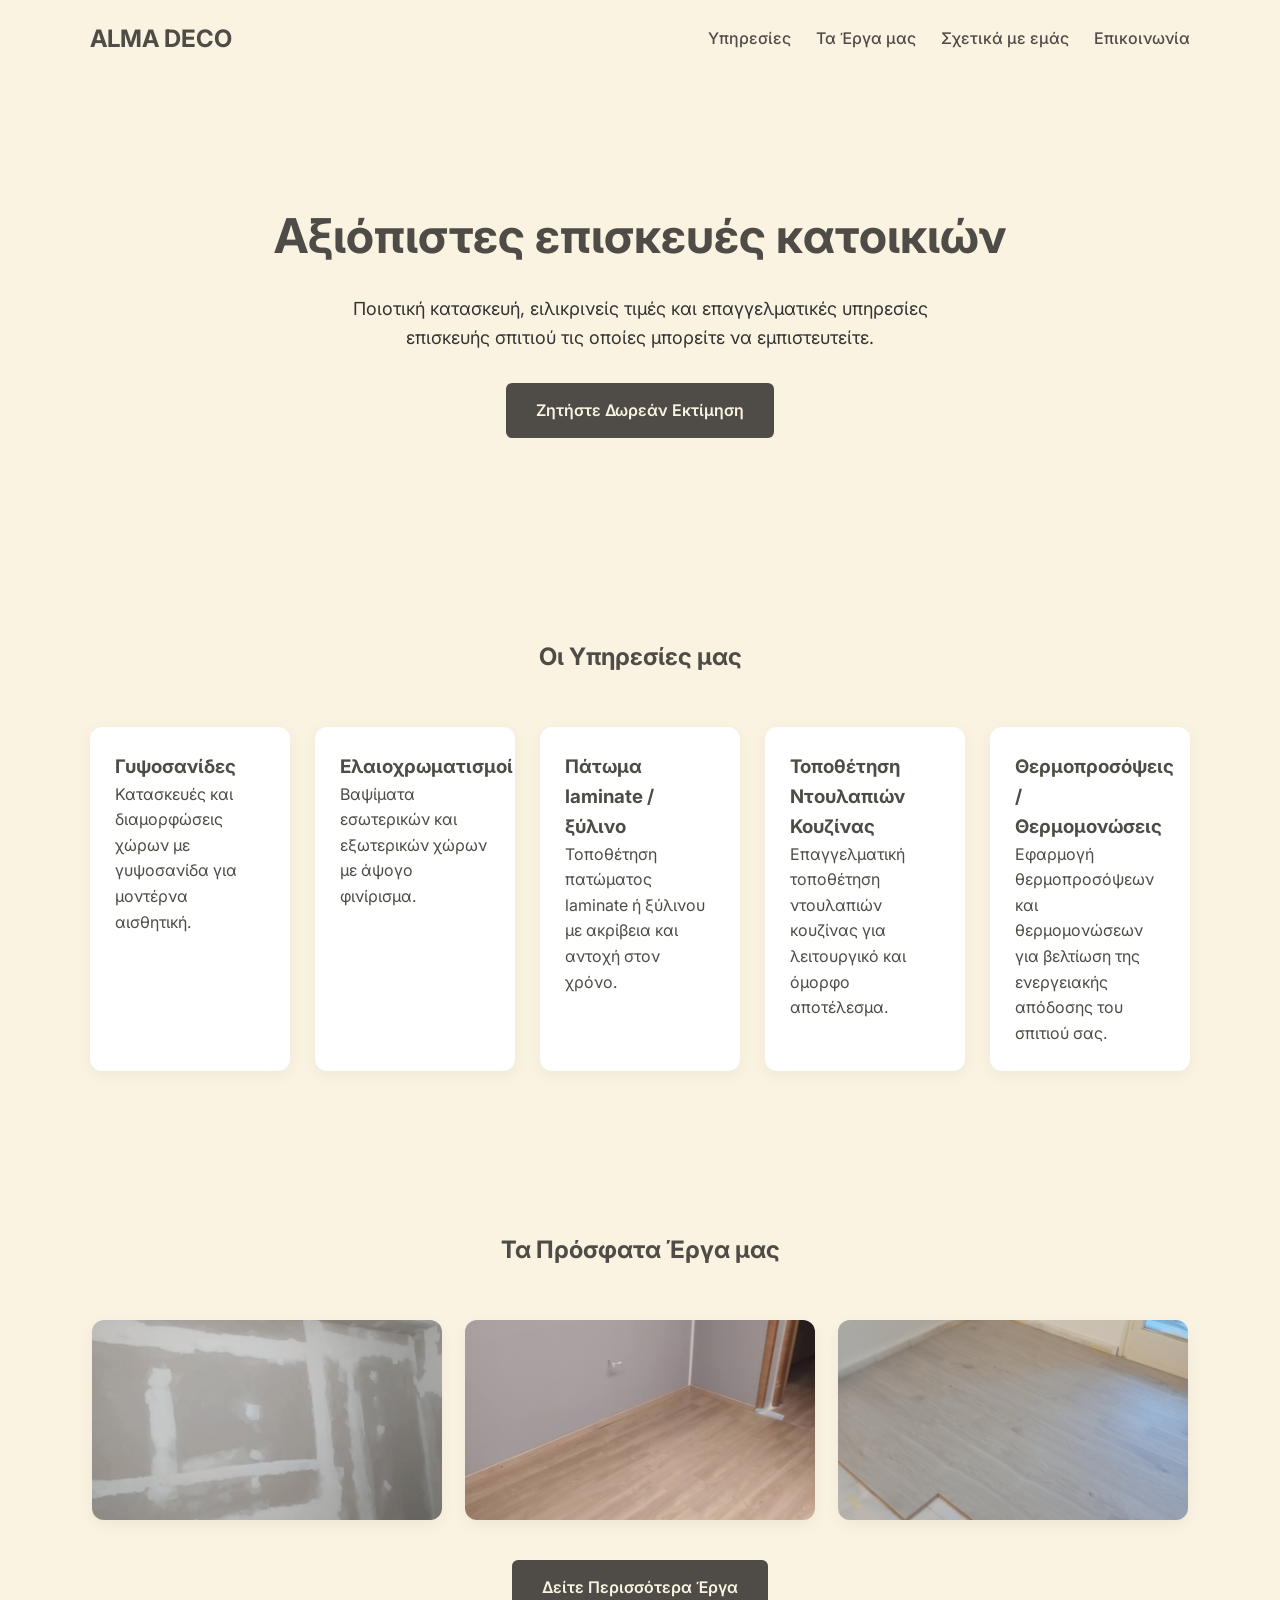
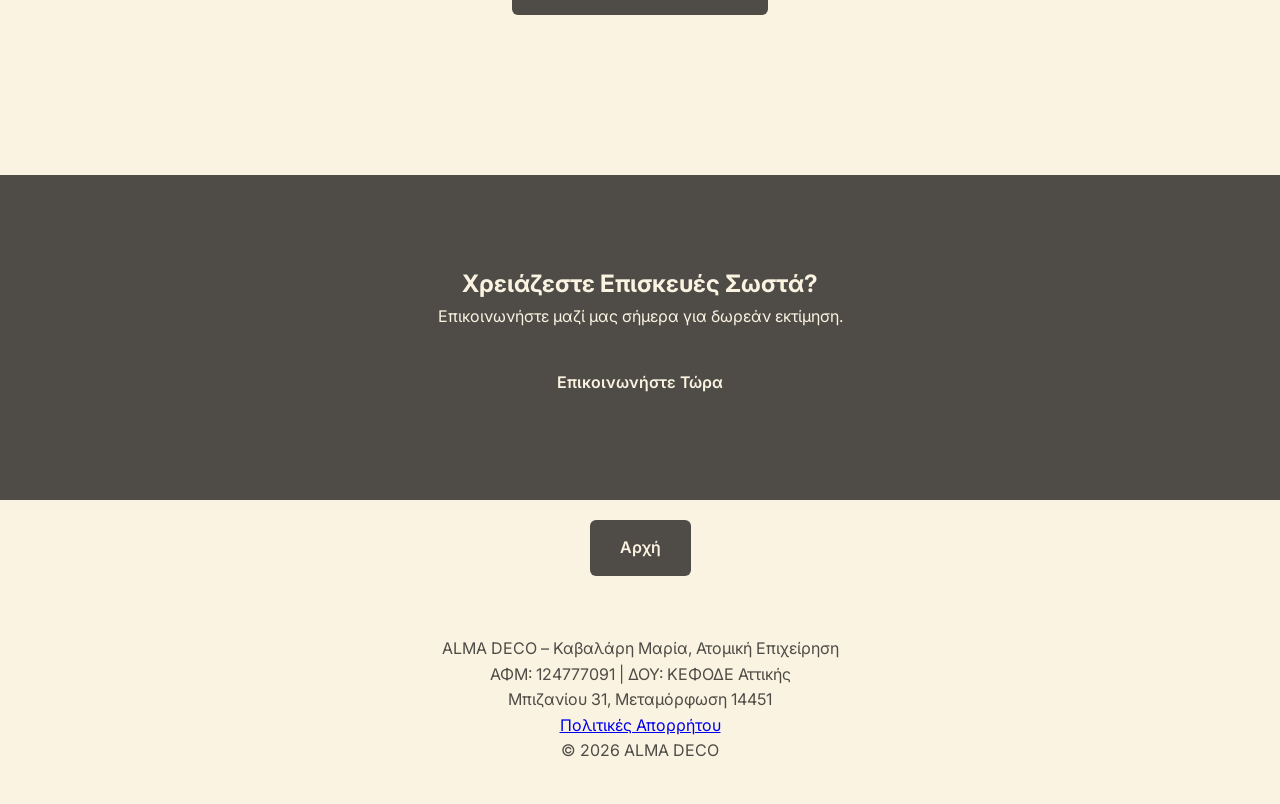
==== public/index.html @ 54f91539 "base first complete commit" ====
<!doctype html>
<html lang="el">
  <head>
    <meta charset="UTF-8" />
    <meta name="viewport" content="width=device-width, initial-scale=1.0" />
    <title>Επισκευές Κατοικιών | ALMA DECO</title>

    <!-- Favicon -->
    <link rel="icon" href="favicon.png" />

    <!-- Fonts -->
    <link
      href="https://fonts.googleapis.com/css2?family=Inter:wght@300;400;600;700&display=swap"
      rel="stylesheet"
    />
    <link rel="stylesheet" href="assets/css/style.css" />
  </head>

  <body>
    <nav>
      <div class="container nav-content">
        <a href="index.html">
          <h2>ALMA DECO</h2>
        </a>

        <ul>
          <li><a href="#services">Υπηρεσίες</a></li>
          <li><a href="#work">Τα Έργα μας</a></li>
          <li><a href="about.html">Σχετικά με εμάς</a></li>
          <li><a href="contact.html">Επικοινωνία</a></li>
        </ul>
      </div>
    </nav>

    <section class="hero" id="hero">
      <div class="container">
        <h1>Αξιόπιστες επισκευές κατοικιών</h1>
        <p>
          Ποιοτική κατασκευή, ειλικρινείς τιμές και επαγγελματικές υπηρεσίες
          επισκευής σπιτιού τις οποίες μπορείτε να εμπιστευτείτε.
        </p>

        <a href="contact.html" class="btn">Ζητήστε Δωρεάν Εκτίμηση</a>
      </div>
    </section>

    <section class="services" id="services">
      <div class="container">
        <h2>Οι Υπηρεσίες μας</h2>

        <div class="service-grid">
          <div class="service-card">
            <h3>Γυψοσανίδες</h3>
            <p>Κατασκευές και διαμορφώσεις χώρων με γυψοσανίδα για μοντέρνα αισθητική. </p>
          </div>

          <div class="service-card">
            <h3>Ελαιοχρωματισμοί</h3>
            <p>Βαψίματα εσωτερικών και εξωτερικών χώρων με άψογο φινίρισμα.</p>
          </div>

          <div class="service-card">
            <h3>Πάτωμα laminate / ξύλινο</h3>
            <p>Τοποθέτηση πατώματος laminate ή ξύλινου με ακρίβεια και αντοχή στον χρόνο.</p>
          </div>

          <div class="service-card">
            <h3>Τοποθέτηση Ντουλαπιών Κουζίνας</h3>
            <p>Επαγγελματική τοποθέτηση ντουλαπιών κουζίνας για λειτουργικό και όμορφο αποτέλεσμα.</p>
          </div>

          <div class="service-card">
            <h3>Θερμοπροσόψεις / Θερμομονώσεις</h3>
            <p>Εφαρμογή θερμοπροσόψεων και θερμομονώσεων για βελτίωση της ενεργειακής απόδοσης του σπιτιού σας.</p>
          </div>
      </div>
    </section>

    <section class="work-preview" id="work">
      <div class="container">
        <h2>Τα Πρόσφατα Έργα μας</h2>

        <!--TODO-->
        <div class="work-grid">
          <img src="assets/images/gallery/sample1.jpg" alt="Άβαφη γυψοσανίδα με ορατές κολλημένες με ταινία και λασπωμένες ραφές σε εξέλιξη κάτω από το φωτιστικό οροφής. Ένα λευκό ράφι εκτείνεται κατά μήκος του πάνω μέρους του τοίχου." />
          <img src="assets/images/gallery/sample2.jpg" alt="Κενό δωμάτιο με ανοιχτόχρωμο ξύλινο δάπεδο, απλούς ανοιχτόχρωμους γκρι τοίχους και μια πρίζα ορατή στον τοίχο. Η πόρτα με το εκτεθειμένο πλαίσιο είναι μερικώς ορατή στα δεξιά.   " />
          <img src="assets/images/gallery/sample3.jpg" alt="Μερικώς τοποθετημένο δάπεδο laminate σε ένα δωμάτιο, με ορισμένα πάνελ που δεν έχουν ακόμη τοποθετηθεί, που δείχνει τη μετάβαση από λευκά πλακάκια σε laminate με όψη ξύλου." />
        </div>

        <!-- Button to work.html -->
        <div style="text-align: center; margin-top: 40px">
          <a href="work.html" class="btn">Δείτε Περισσότερα Έργα</a>
        </div>
      </div>
    </section>

    <section class="cta">
      <h2>Χρειάζεστε Επισκευές Σωστά?</h2>
      <p>Επικοινωνήστε μαζί μας σήμερα για δωρεάν εκτίμηση.</p>
      <br />
      <a href="contact.html" class="btn">Επικοινωνήστε Τώρα</a>
    </section>

    <div style="text-align: center; padding: 20px">
      <a href="#hero" class="btn">Αρχή</a>
    </div>

    <!-- Footer -->
    <footer>
      <div class="container">
        <p>ALMA DECO – Καβαλάρη Μαρία, Ατομική Επιχείρηση</p>
        <p>ΑΦΜ: 124777091 | ΔΟΥ: ΚΕΦΟΔΕ Αττικής</p>
        <p>Μπιζανίου 31, Μεταμόρφωση 14451</p>
        <p><a href="privacy.html">Πολιτικές Απορρήτου</a></p>
        <p>© 2026 ALMA DECO</p>
      </div>
    </footer>
  </body>
</html>
---- public/assets/css/style.css ----
/* =============================
   ROOT VARIABLES
============================= */

:root {
    --primary: #FAF3E1;
    --secondary: #4F4C47;
    --dark-text: #333333;
}

/* =============================
   GLOBAL RESET
============================= */

* {
    margin: 0;
    padding: 0;
    box-sizing: border-box;
}

html {
    scroll-behavior: smooth;
}

body {
    font-family: 'Inter', sans-serif;
    background: var(--primary);
    color: var(--secondary);
    line-height: 1.6;
}

/* =============================
   CONTAINER
============================= */

.container {
    width: 90%;
    max-width: 1100px;
    margin: auto;
}

/* =============================
   NAVIGATION
============================= */

nav {
    padding: 20px 0;
}

nav .nav-content {
    display: flex;
    justify-content: space-between;
    align-items: center;
}

nav ul {
    list-style: none;
    display: flex;
    gap: 25px;
}

nav a {
    text-decoration: none;
    color: var(--secondary);
    font-weight: 500;
}

/* =============================
   HERO SECTION
============================= */

.hero {
    padding: 120px 0;
    text-align: center;
}

.hero h1 {
    font-size: 48px;
    margin-bottom: 20px;
}

.hero p {
    font-size: 18px;
    max-width: 600px;
    margin: auto;
    margin-bottom: 30px;
    color: var(--dark-text);
}

/* =============================
   BUTTONS
============================= */

.btn {
    background: var(--secondary);
    color: var(--primary);
    padding: 15px 30px;
    border-radius: 6px;
    text-decoration: none;
    display: inline-block;
    font-weight: 600;
}

/* =============================
   SECTIONS
============================= */

.section {
    padding: 80px 0;
}

.section h1,
.section h2 {
    text-align: center;
    margin-bottom: 50px;
}

/* =============================
   SERVICES
============================= */

.services {
    padding: 80px 0;
}

.services h2 {
    text-align: center;
    margin-bottom: 50px;
}

.service-grid {
    display: grid;
    grid-template-columns: repeat(auto-fit, minmax(200px, 1fr));
    gap: 25px;
}

.service-card {
    background: white;
    padding: 25px;
    border-radius: 12px;
    box-shadow: 0 4px 15px rgba(0,0,0,0.05);
}

/* =============================
   WORK / GALLERY
============================= */

.work-preview {
    padding: 80px 0;
}

.work-preview h2 {
    text-align: center;
    margin-bottom: 50px;
}

.work-grid {
    display: grid;
    grid-template-columns: repeat(auto-fit, minmax(250px, 1fr));
    gap: 20px;
}

.work-grid img {
    width: 100%;
    height: 220px;
    object-fit: cover;
    border-radius: 12px;
    box-shadow: 0 5px 15px rgba(0,0,0,0.05);
}

/* Before / After Cards */

.before-after-grid {
    display: grid;
    grid-template-columns: repeat(auto-fit, minmax(300px, 1fr));
    gap: 40px;
}

.project-card {
    background: white;
    padding: 20px;
    border-radius: 14px;
    box-shadow: 0 5px 20px rgba(0,0,0,0.05);
}

.project-card img {
    width: 100%;
    border-radius: 10px;
}

.project-card h3 {
    margin: 15px 0 10px;
}

/* =============================
   CONTACT PAGE
============================= */

.contact-section {
    padding: 80px 0;
}

.contact-grid {
    display: grid;
    grid-template-columns: 1fr 1fr;
    gap: 60px;
}

form {
    display: flex;
    flex-direction: column;
    gap: 15px;
}

input,
textarea {
    width: 100%;
    padding: 15px;
    border-radius: 8px;
    border: 1px solid #ddd;
    font-family: inherit;
}

textarea {
    height: 160px;
    resize: none;
}

button {
    background: var(--secondary);
    color: var(--primary);
    border: none;
    padding: 15px;
    border-radius: 8px;
    font-weight: 600;
    cursor: pointer;
}

/* Info Box */

.info-box {
    background: white;
    padding: 30px;
    border-radius: 12px;
    box-shadow: 0 5px 20px rgba(0,0,0,0.05);
    align-self: start; /* prevents stretching in the grid */
}

/* =============================
   ABOUT PAGE
============================= */

.about-hero {
    padding: 80px 0;
    text-align: center;
}

.about-hero h1 {
    font-size: 48px;
    margin-bottom: 20px;
}

.about-hero p {
    max-width: 700px;
    margin: auto;
    color: var(--dark-text);
}

.about-grid {
    display: grid;
    grid-template-columns: 1fr 1fr;
    gap: 60px;
    padding: 80px 0;
    align-items: center;
}

.about-grid img {
    width: 100%;
    border-radius: 12px;
}

.card-section {
    padding: 80px 0;
}

.card-grid {
    display: grid;
    grid-template-columns: repeat(auto-fit, minmax(250px, 1fr));
    gap: 25px;
}

.card {
    background: white;
    padding: 30px;
    border-radius: 12px;
    box-shadow: 0 5px 20px rgba(0,0,0,0.05);
}

/* =============================
   CTA SECTION
============================= */

.cta {
    background: var(--secondary);
    color: var(--primary);
    text-align: center;
    padding: 90px 20px;
    margin-top: 80px;
}

/* =============================
   FOOTER
============================= */

footer {
    text-align: center;
    padding: 40px;
    color: var(--secondary);
}

/* =============================
   RESPONSIVE DESIGN
============================= */

@media(max-width:768px) {

    .hero h1 {
        font-size: 36px;
    }

    .contact-grid,
    .about-grid {
        grid-template-columns: 1fr;
    }

    h1 {
        font-size: 32px;
    }
}

/* Accessibility focus */

button:focus,
a:focus,
input:focus 
textarea:focus {
    outline: 3px solid blue;
}

.checkbox-group {
    display: flex;
    align-items: center;
    gap: 8px;
}

.checkbox-group input {
    width: auto; /* prevents full width */
}

.form-group {
    display: flex;
    flex-direction: column;
    gap: 6px;
}

label {
    font-size: 14px;
    font-weight: 600;
    color: var(--secondary);
}

.visually-hidden {
    position: absolute;
    width: 1px;
    height: 1px;
    margin: -1px;
    padding: 0;
    overflow: hidden;
    clip: rect(0 0 0 0);
    border: 0;
}

.gallery-grid {
    display: grid;
    grid-template-columns: repeat(auto-fit, minmax(250px, 1fr));
    gap: 20px;
}

.gallery-grid img {
    width: 100%;
    height: 220px;
    object-fit: cover;
    border-radius: 12px;
    box-shadow: 0 5px 15px rgba(0,0,0,0.05);
}   

.work-grid img {
    width: 100%;
    max-width: 350px;        /* prevents overly large images */
    height: 200px;           /* slightly smaller height */
    object-fit: cover;
    border-radius: 12px;
    box-shadow: 0 5px 15px rgba(0,0,0,0.05);
    display: block;
    margin: 0 auto;          /* center images inside grid cell */
}

.error-message {
  color: red;
  font-size: 0.9rem;
  margin-top: 5px;
}

.input-error {
  border: 2px solid red !important;
}

.input-valid {
  border: 2px solid green !important;
}

/* Improve focus visibility */
input:focus,
textarea:focus {
  outline: 3px solid #000;
  outline-offset: 2px;
}
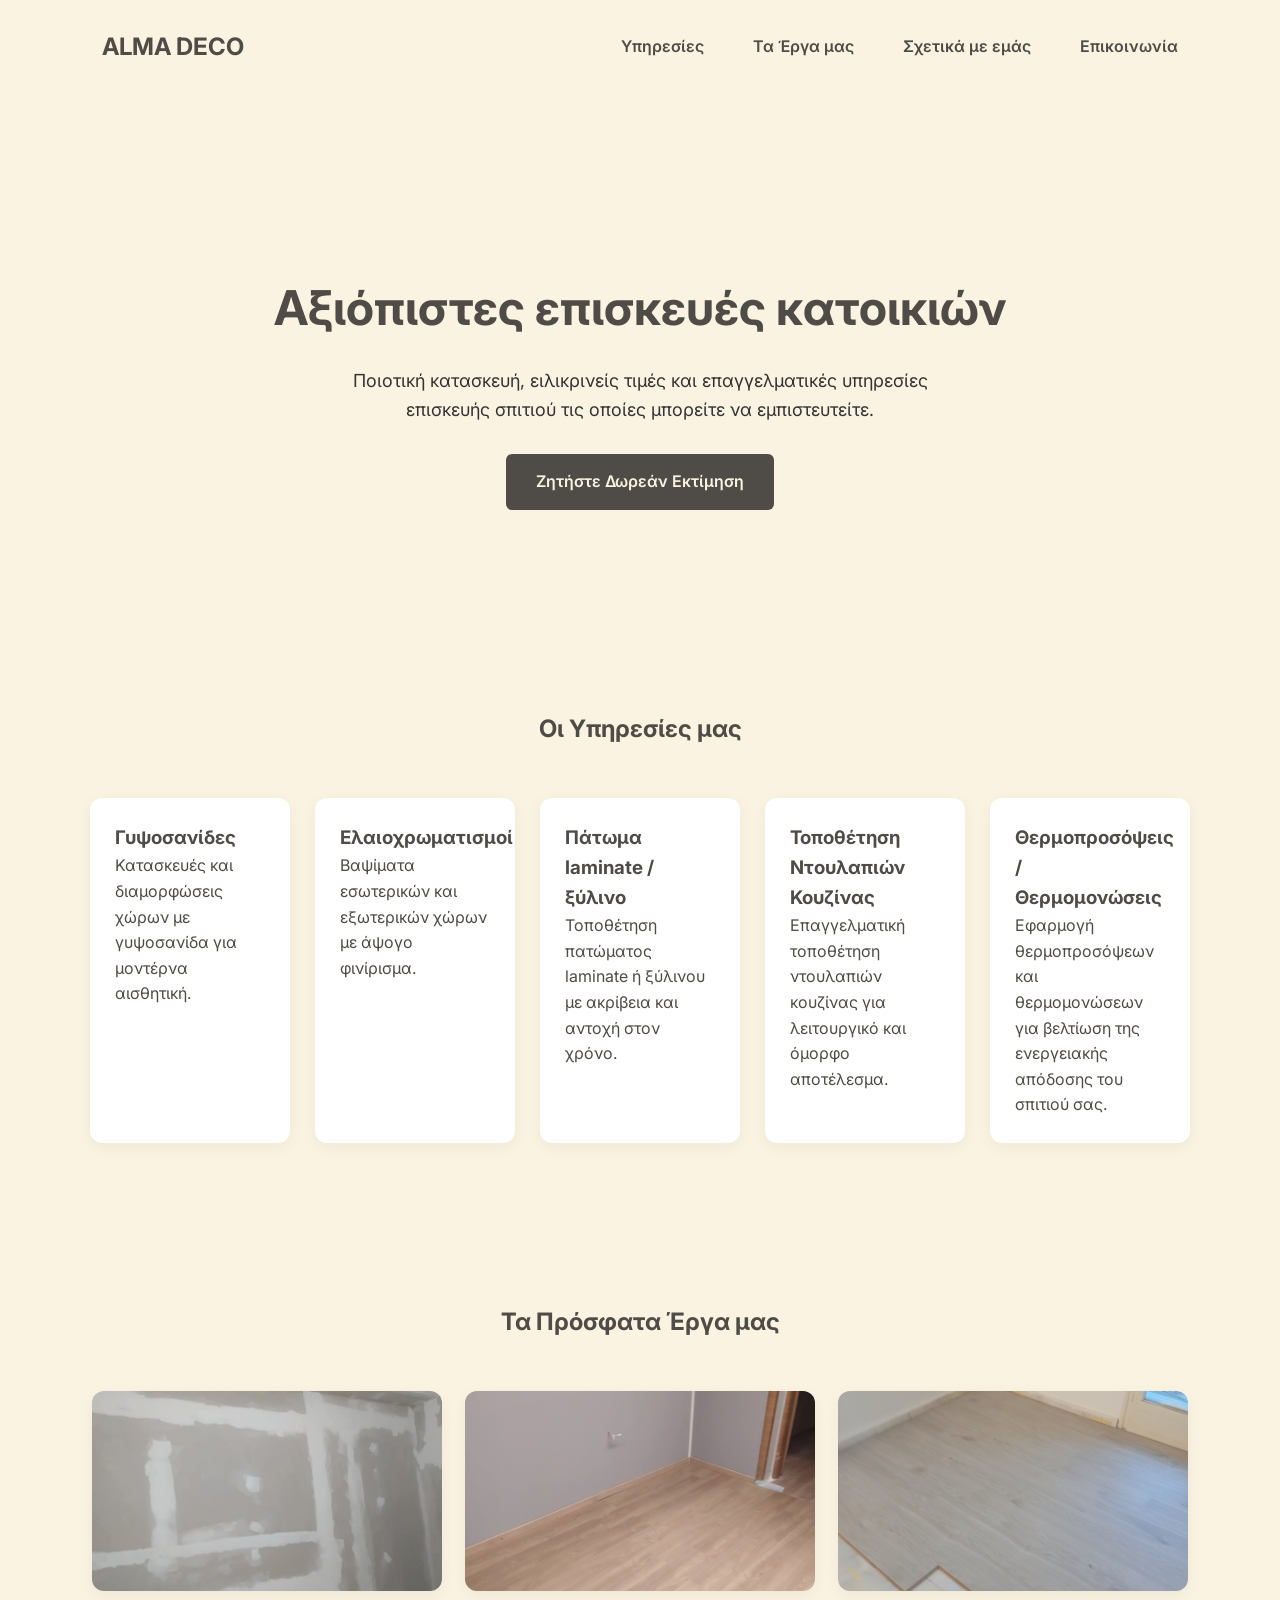
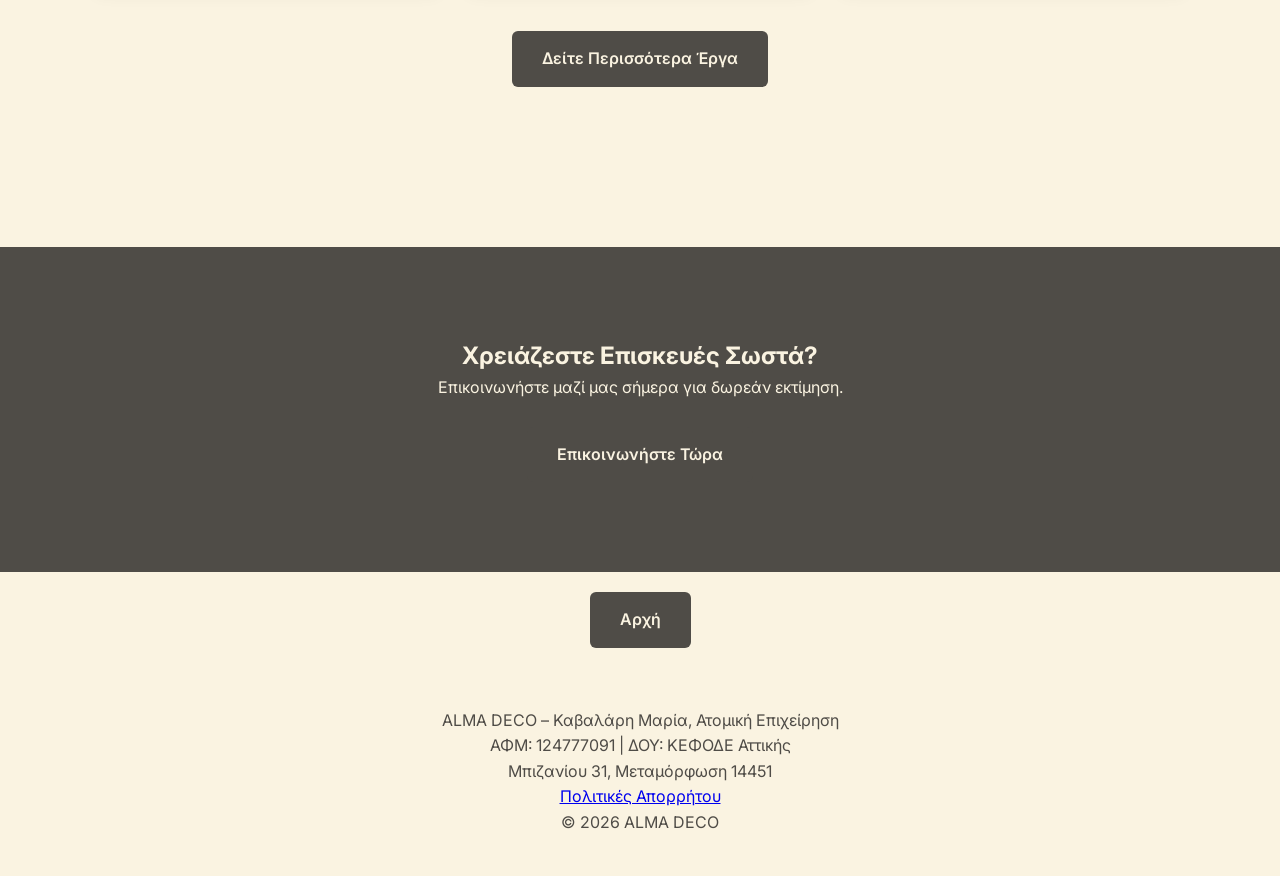
==== commit c9c14634: "nav bar scroll update" ====
--- a/public/index.html
+++ b/public/index.html
@@ -115,5 +115,6 @@
         <p>© 2026 ALMA DECO</p>
       </div>
     </footer>
+    <script src="assets/js/navbar.js"></script>
   </body>
 </html>
--- a/public/assets/css/style.css
+++ b/public/assets/css/style.css
@@ -27,6 +27,7 @@
     background: var(--primary);
     color: var(--secondary);
     line-height: 1.6;
+    padding-top: 150px; /* adjust if your nav is taller */
 }
 
 /* =============================
@@ -45,6 +46,18 @@
 
 nav {
     padding: 20px 0;
+    background: var(--primary);
+    position: fixed;        /* change from sticky */
+    top: 0;
+    left: 0;
+    width: 100%;
+    z-index: 1000;
+    transition: transform 0.3s ease;
+}
+
+/* Hide state */
+nav.nav-hidden {
+    transform: translateY(-100%);
 }
 
 nav .nav-content {
@@ -62,9 +75,16 @@
 nav a {
     text-decoration: none;
     color: var(--secondary);
-    font-weight: 500;
-}
-
+    font-weight: 600;
+    padding: 8px 12px;
+    border-radius: 6px;
+    transition: 0.2s ease;
+}
+
+nav a:hover {
+    background: var(--secondary);
+    color: var(--primary);
+}
 /* =============================
    HERO SECTION
 ============================= */
@@ -324,8 +344,33 @@
 
 @media(max-width:768px) {
 
+    nav {
+        padding: 12px 0;
+    }
+
+    nav .nav-content {
+        flex-direction: column;
+        align-items: stretch;
+        gap: 8px;
+    }
+
+    nav ul {
+        flex-direction: column;
+        gap: 6px;
+        width: 100%;
+    }
+
+    nav a {
+        display: block;
+        width: 100%;
+        padding: 10px;
+        font-size: 14px;
+        background: transparent;
+        box-shadow: none;
+    }
+
     .hero h1 {
-        font-size: 36px;
+        font-size: 34px;
     }
 
     .contact-grid,
@@ -334,7 +379,7 @@
     }
 
     h1 {
-        font-size: 32px;
+        font-size: 28px;
     }
 }
 
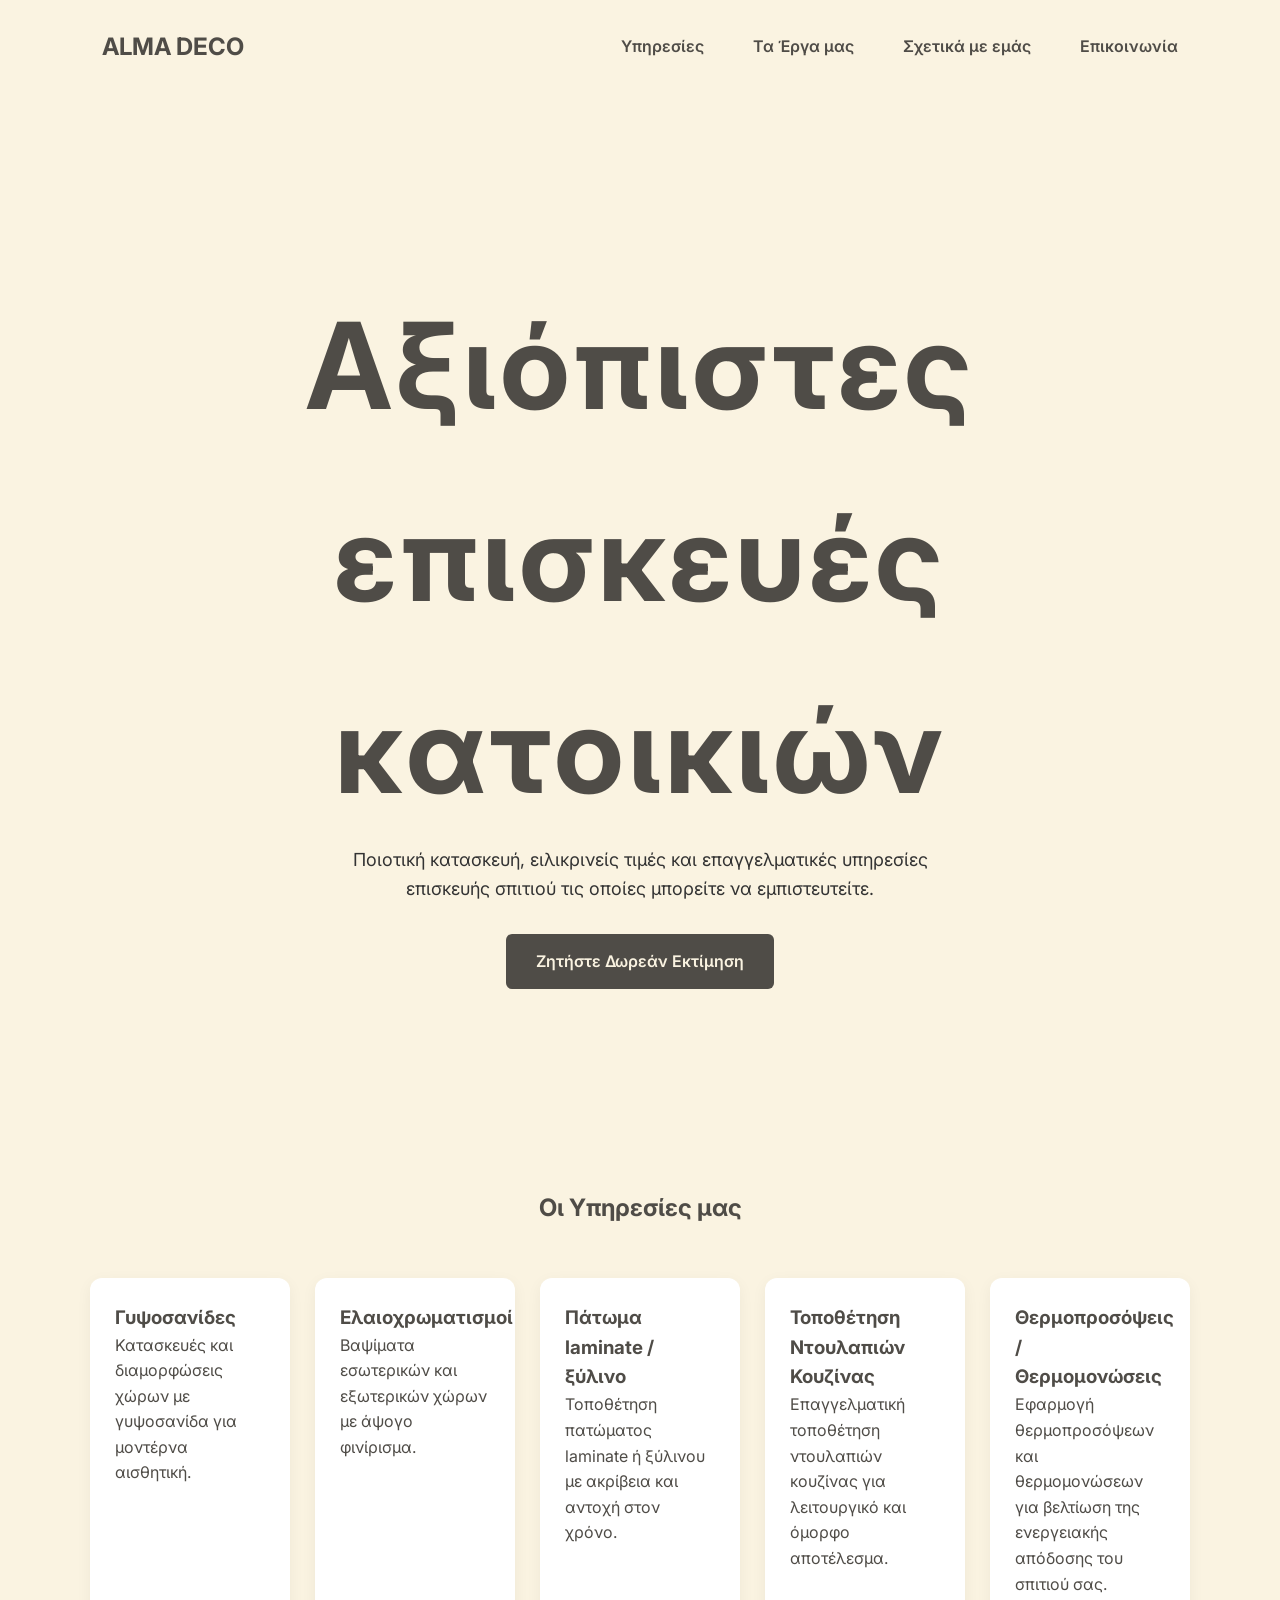
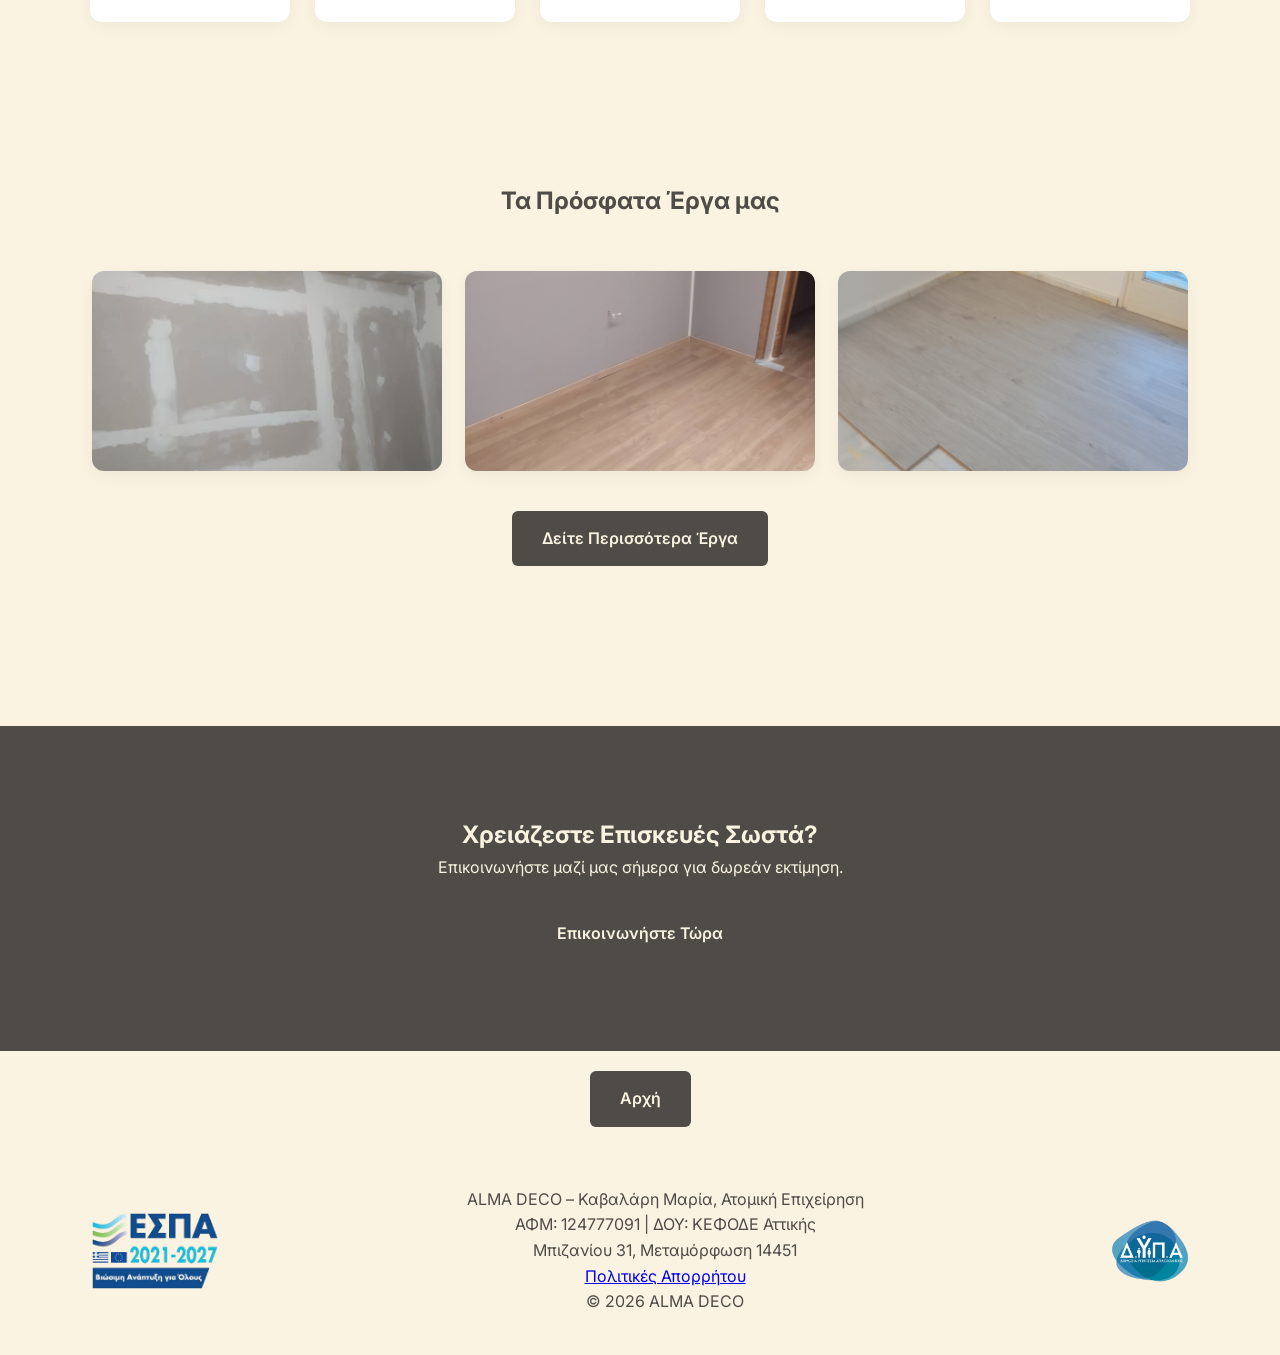
==== commit e9e0ad10: "dypa and espa icons added and custom 404 page" ====
--- a/public/index.html
+++ b/public/index.html
@@ -16,8 +16,8 @@
     <link rel="stylesheet" href="assets/css/style.css" />
   </head>
 
-  <body>
-    <nav>
+  <body id="top">
+    <nav >
       <div class="container nav-content">
         <a href="index.html">
           <h2>ALMA DECO</h2>
@@ -32,7 +32,7 @@
       </div>
     </nav>
 
-    <section class="hero" id="hero">
+    <section class="hero">
       <div class="container">
         <h1>Αξιόπιστες επισκευές κατοικιών</h1>
         <p>
@@ -80,7 +80,7 @@
       <div class="container">
         <h2>Τα Πρόσφατα Έργα μας</h2>
 
-        <!--TODO-->
+        
         <div class="work-grid">
           <img src="assets/images/gallery/sample1.jpg" alt="Άβαφη γυψοσανίδα με ορατές κολλημένες με ταινία και λασπωμένες ραφές σε εξέλιξη κάτω από το φωτιστικό οροφής. Ένα λευκό ράφι εκτείνεται κατά μήκος του πάνω μέρους του τοίχου." />
           <img src="assets/images/gallery/sample2.jpg" alt="Κενό δωμάτιο με ανοιχτόχρωμο ξύλινο δάπεδο, απλούς ανοιχτόχρωμους γκρι τοίχους και μια πρίζα ορατή στον τοίχο. Η πόρτα με το εκτεθειμένο πλαίσιο είναι μερικώς ορατή στα δεξιά.   " />
@@ -102,19 +102,31 @@
     </section>
 
     <div style="text-align: center; padding: 20px">
-      <a href="#hero" class="btn">Αρχή</a>
+      <a href="#top" class="btn">Αρχή</a>
     </div>
 
     <!-- Footer -->
     <footer>
-      <div class="container">
-        <p>ALMA DECO – Καβαλάρη Μαρία, Ατομική Επιχείρηση</p>
-        <p>ΑΦΜ: 124777091 | ΔΟΥ: ΚΕΦΟΔΕ Αττικής</p>
-        <p>Μπιζανίου 31, Μεταμόρφωση 14451</p>
-        <p><a href="privacy.html">Πολιτικές Απορρήτου</a></p>
-        <p>© 2026 ALMA DECO</p>
-      </div>
-    </footer>
+  <div class="footer-wrapper container">
+    
+    <div class="sponsor sponsor-left">
+      <img src="assets/icons/espa.png" alt="ΕΣΠΑ (Εταιρικό Σύμφωνο για το Πλαίσιο Ανάπτυξης)">
+    </div>
+    
+    <div class="footer-content">
+      <p>ALMA DECO – Καβαλάρη Μαρία, Ατομική Επιχείρηση</p>
+      <p>ΑΦΜ: 124777091 | ΔΟΥ: ΚΕΦΟΔΕ Αττικής</p>
+      <p>Μπιζανίου 31, Μεταμόρφωση 14451</p>
+      <p><a href="privacy.html">Πολιτικές Απορρήτου</a></p>
+      <p>© 2026 ALMA DECO</p>
+    </div>
+    
+    <div class="sponsor sponsor-right">
+      <img src="assets/icons/dypa.png" alt="Δ.ΥΠ.Α. (Δημόσια Υπηρεσία Απασχόλησης)">
+    </div>
+
+  </div>
+</footer>
     <script src="assets/js/navbar.js"></script>
   </body>
 </html>
--- a/public/assets/css/style.css
+++ b/public/assets/css/style.css
@@ -95,8 +95,9 @@
 }
 
 .hero h1 {
-    font-size: 48px;
-    margin-bottom: 20px;
+    font-size: 120px;
+    font-weight: 700;
+    letter-spacing: 4px;
 }
 
 .hero p {
@@ -333,11 +334,27 @@
 ============================= */
 
 footer {
-    text-align: center;
-    padding: 40px;
+    padding: 40px 0;
     color: var(--secondary);
 }
 
+.footer-wrapper {
+    display: flex;
+    align-items: center;
+    justify-content: space-between;
+    gap: 20px;
+}
+
+.footer-content {
+    text-align: center;
+    flex: 1;
+}
+
+.sponsor img {
+    max-height: 80px;
+    width: auto;
+    display: block;
+}
 /* =============================
    RESPONSIVE DESIGN
 ============================= */
@@ -381,6 +398,15 @@
     h1 {
         font-size: 28px;
     }
+    .footer-wrapper {
+    flex-direction: column;
+    text-align: center;
+}
+
+.sponsor img {
+    max-height: 60px;
+    margin: 10px auto;
+}
 }
 
 /* Accessibility focus */
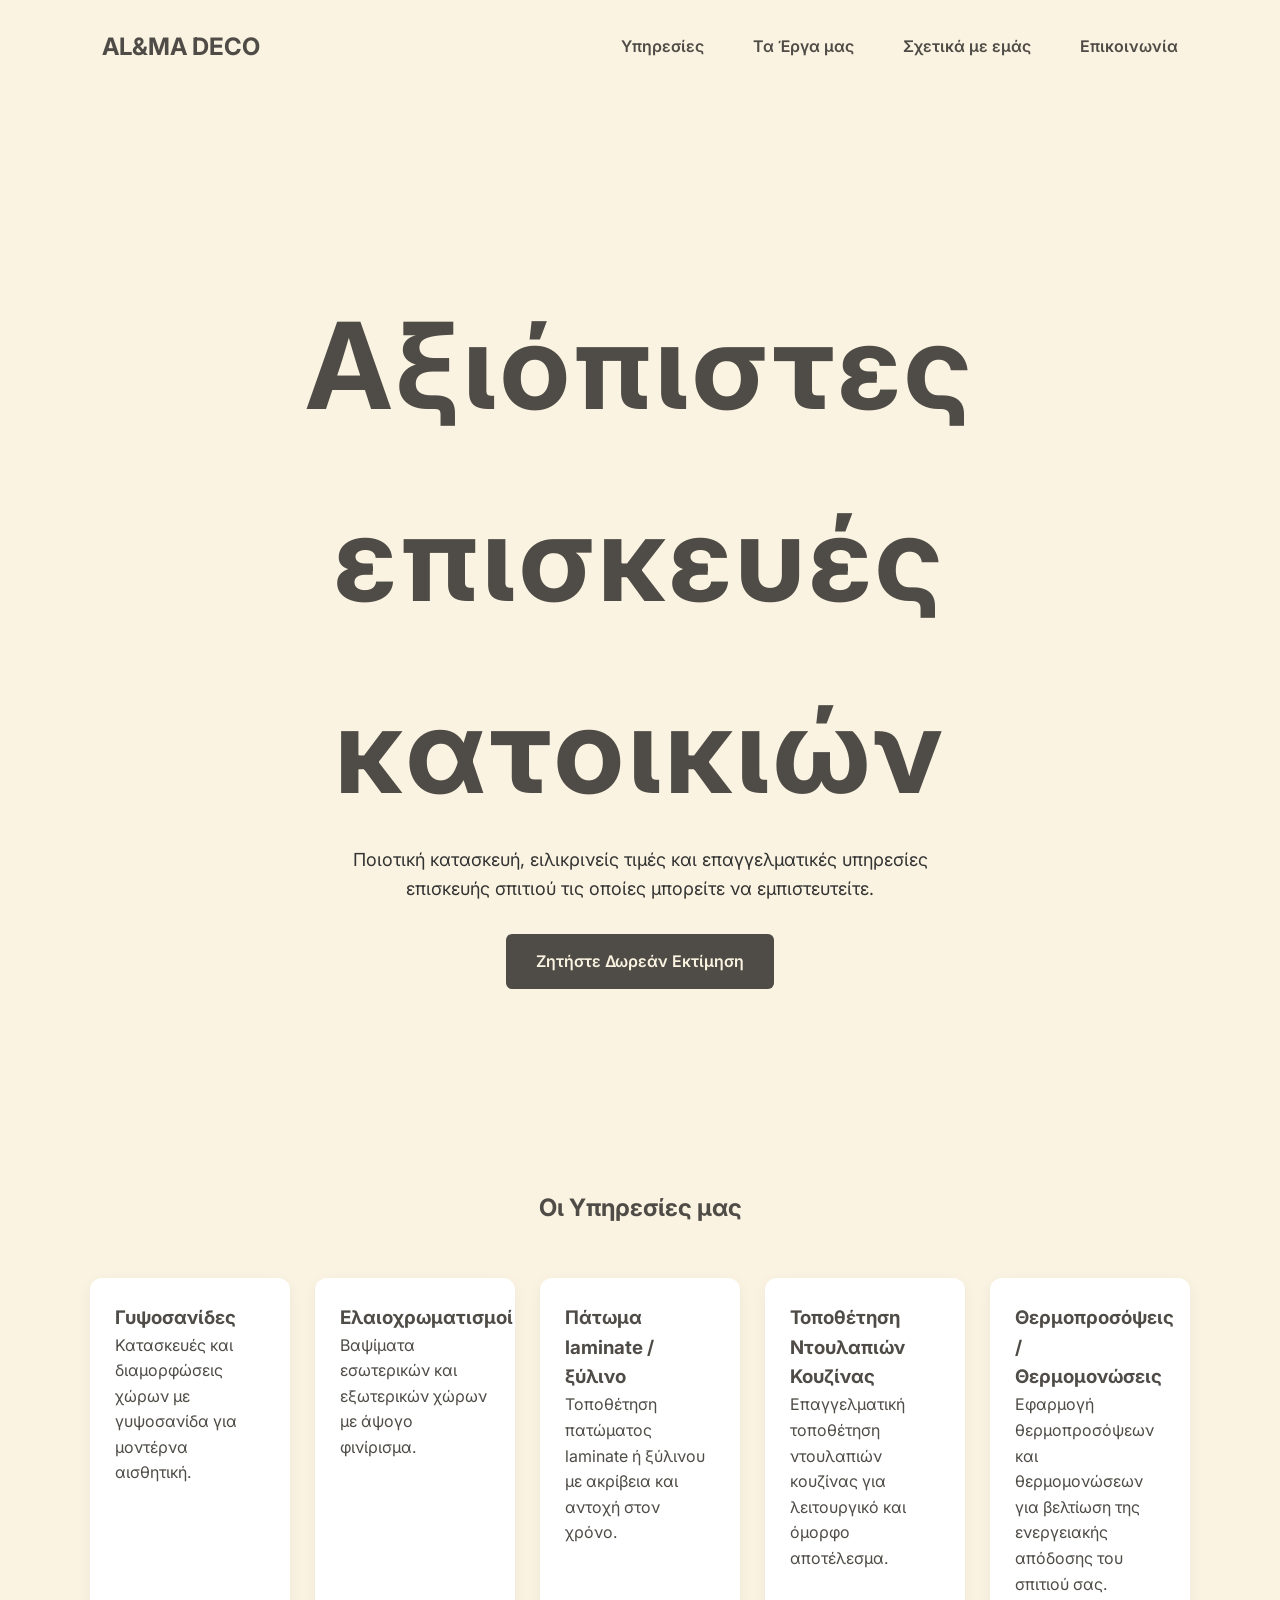
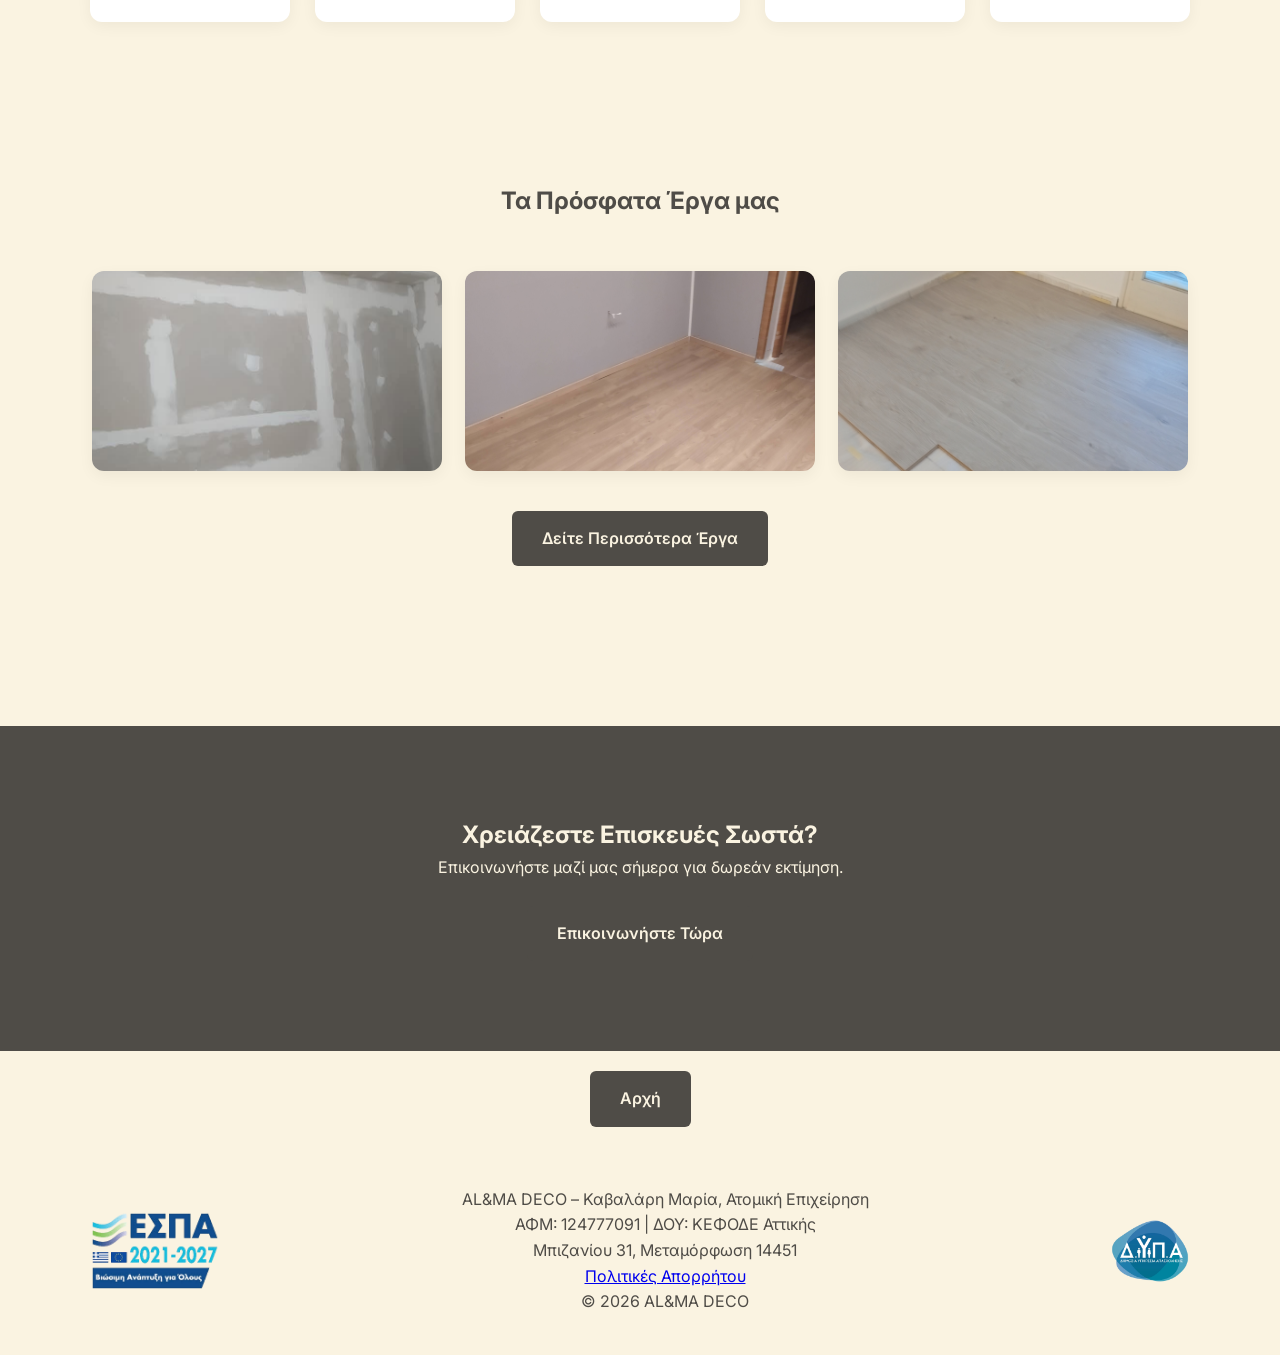
==== commit 0b68d12d: "Brand Name correction" ====
--- a/public/index.html
+++ b/public/index.html
@@ -3,7 +3,7 @@
   <head>
     <meta charset="UTF-8" />
     <meta name="viewport" content="width=device-width, initial-scale=1.0" />
-    <title>Επισκευές Κατοικιών | ALMA DECO</title>
+    <title>Επισκευές Κατοικιών | AL&MA DECO</title>
 
     <!-- Favicon -->
     <link rel="icon" href="favicon.png" />
@@ -20,7 +20,7 @@
     <nav >
       <div class="container nav-content">
         <a href="index.html">
-          <h2>ALMA DECO</h2>
+          <h2>AL&MA DECO</h2>
         </a>
 
         <ul>
@@ -114,11 +114,11 @@
     </div>
     
     <div class="footer-content">
-      <p>ALMA DECO – Καβαλάρη Μαρία, Ατομική Επιχείρηση</p>
+      <p>AL&MA DECO – Καβαλάρη Μαρία, Ατομική Επιχείρηση</p>
       <p>ΑΦΜ: 124777091 | ΔΟΥ: ΚΕΦΟΔΕ Αττικής</p>
       <p>Μπιζανίου 31, Μεταμόρφωση 14451</p>
       <p><a href="privacy.html">Πολιτικές Απορρήτου</a></p>
-      <p>© 2026 ALMA DECO</p>
+      <p>© 2026 AL&MA DECO</p>
     </div>
     
     <div class="sponsor sponsor-right">
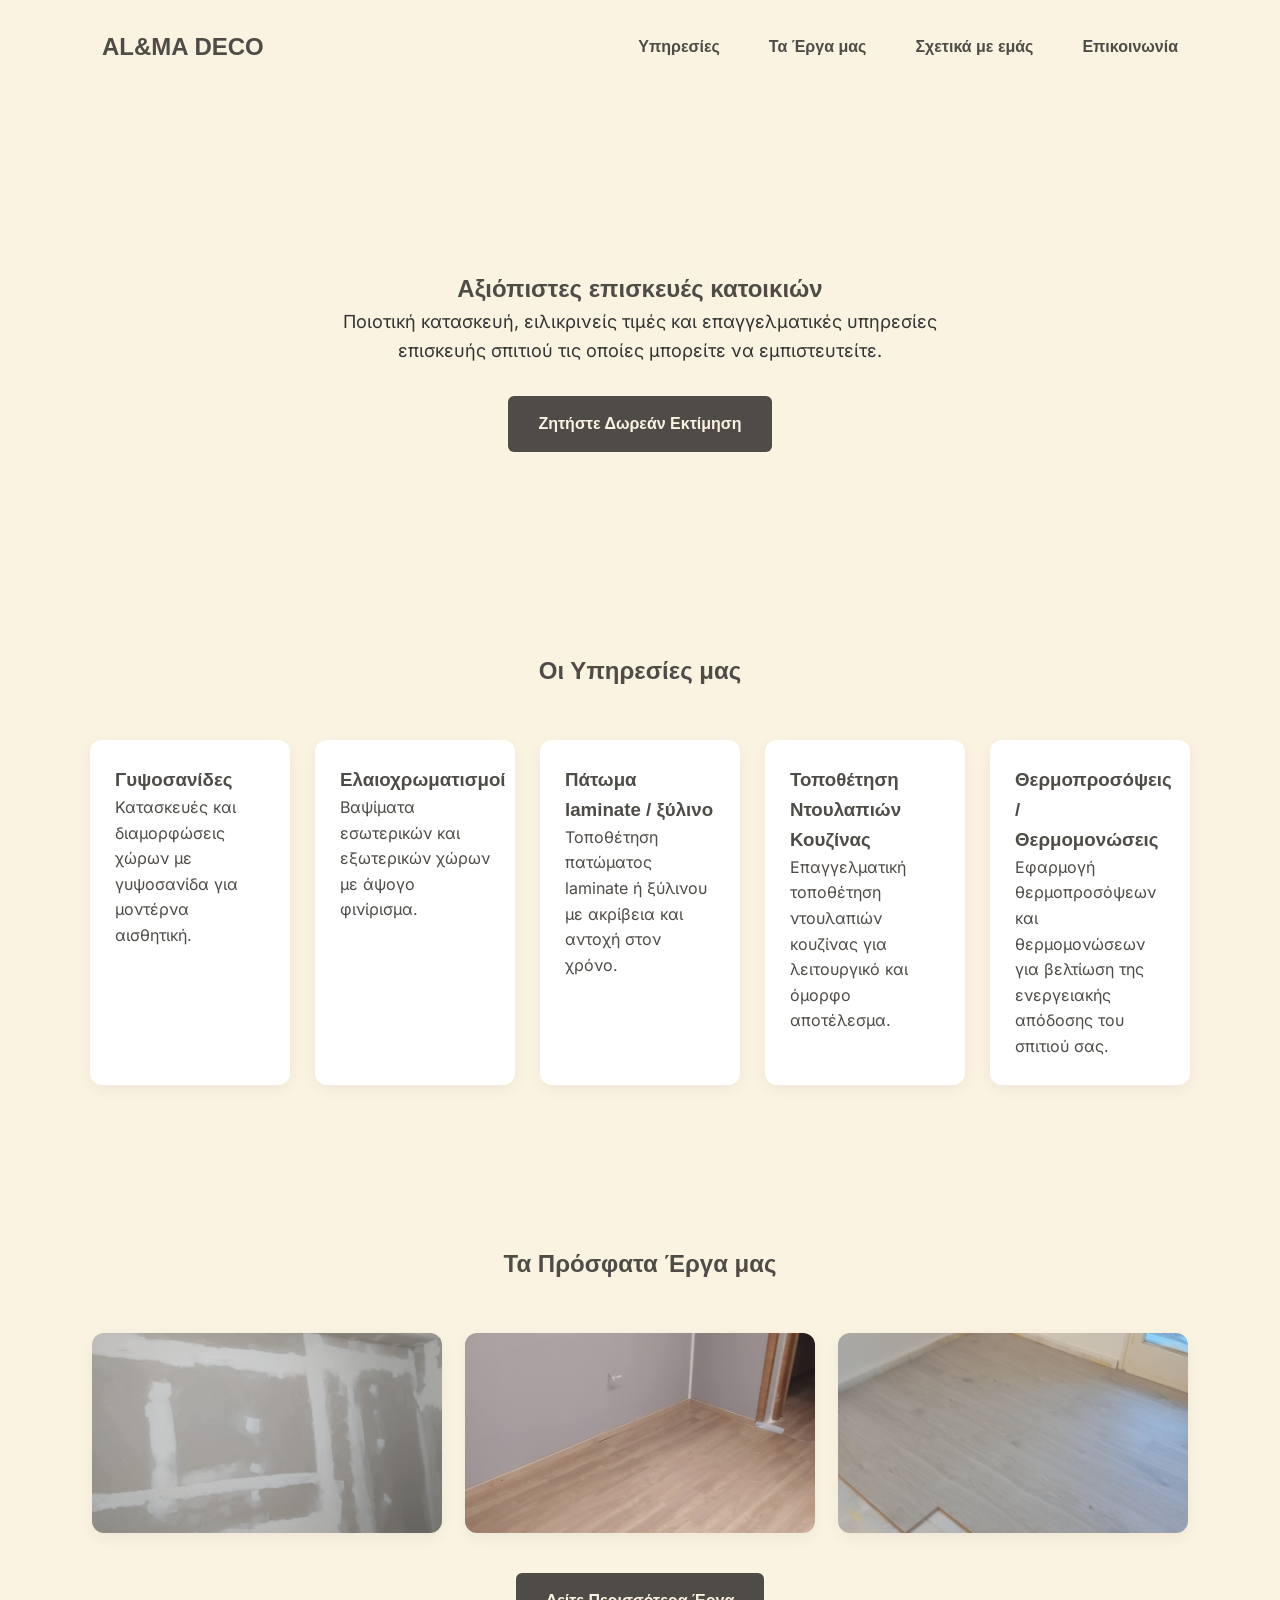
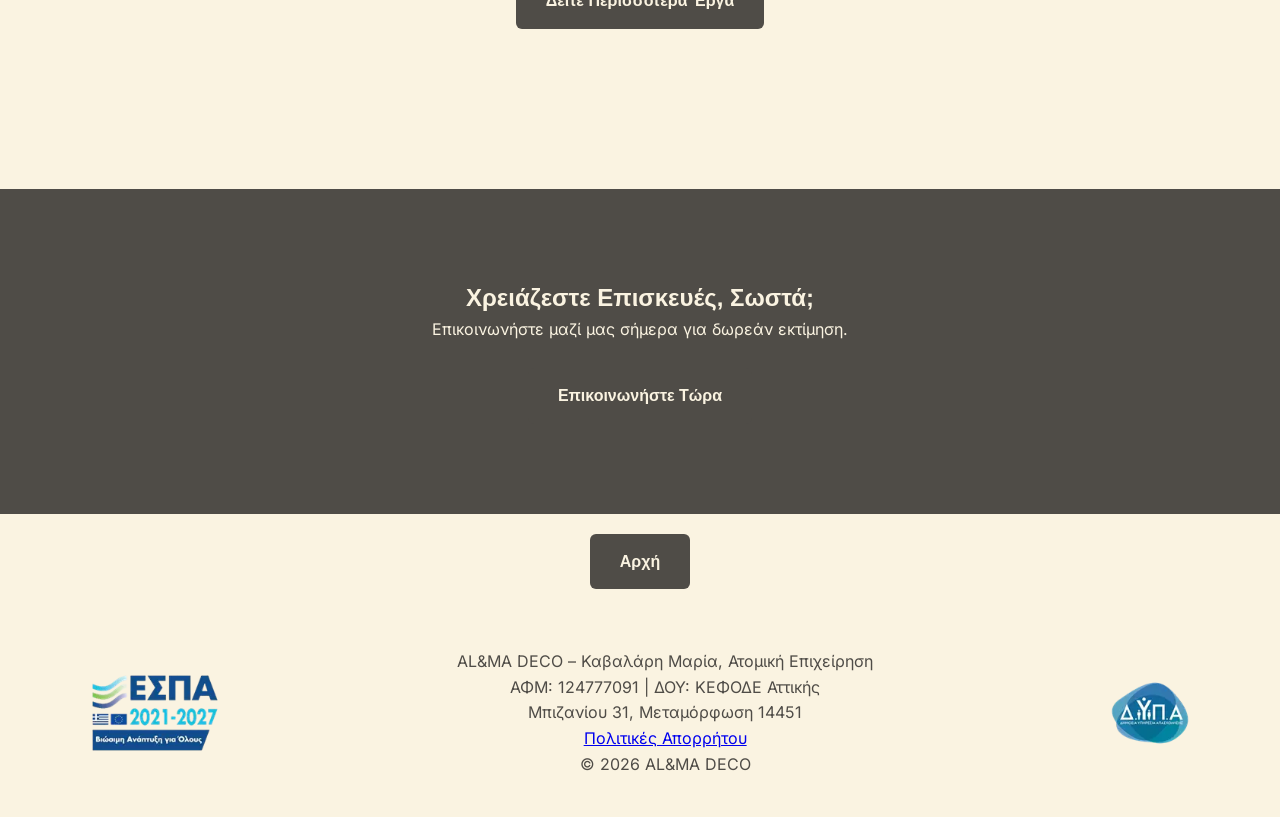
==== commit 6d1197b1: "minor optimization: update image srcset for better performance and responsiveness" ====
--- a/public/index.html
+++ b/public/index.html
@@ -9,15 +9,11 @@
     <link rel="icon" href="favicon.png" />
 
     <!-- Fonts -->
-    <link
-      href="https://fonts.googleapis.com/css2?family=Inter:wght@300;400;600;700&display=swap"
-      rel="stylesheet"
-    />
     <link rel="stylesheet" href="assets/css/style.css" />
   </head>
 
   <body id="top">
-    <nav >
+    <nav>
       <div class="container nav-content">
         <a href="index.html">
           <h2>AL&MA DECO</h2>
@@ -31,102 +27,145 @@
         </ul>
       </div>
     </nav>
+    <main>
+      <section class="hero">
+        <div class="container">
+          <h2>Αξιόπιστες επισκευές κατοικιών</h2>
+          <p>
+            Ποιοτική κατασκευή, ειλικρινείς τιμές και επαγγελματικές υπηρεσίες
+            επισκευής σπιτιού τις οποίες μπορείτε να εμπιστευτείτε.
+          </p>
 
-    <section class="hero">
-      <div class="container">
-        <h1>Αξιόπιστες επισκευές κατοικιών</h1>
-        <p>
-          Ποιοτική κατασκευή, ειλικρινείς τιμές και επαγγελματικές υπηρεσίες
-          επισκευής σπιτιού τις οποίες μπορείτε να εμπιστευτείτε.
-        </p>
+          <a href="contact.html" class="btn">Ζητήστε Δωρεάν Εκτίμηση</a>
+        </div>
+      </section>
 
-        <a href="contact.html" class="btn">Ζητήστε Δωρεάν Εκτίμηση</a>
-      </div>
-    </section>
+      <section class="services" id="services">
+        <div class="container">
+          <h2>Οι Υπηρεσίες μας</h2>
 
-    <section class="services" id="services">
-      <div class="container">
-        <h2>Οι Υπηρεσίες μας</h2>
+          <div class="service-grid">
+            <div class="service-card">
+              <h3>Γυψοσανίδες</h3>
+              <p>
+                Κατασκευές και διαμορφώσεις χώρων με γυψοσανίδα για μοντέρνα
+                αισθητική.
+              </p>
+            </div>
 
-        <div class="service-grid">
-          <div class="service-card">
-            <h3>Γυψοσανίδες</h3>
-            <p>Κατασκευές και διαμορφώσεις χώρων με γυψοσανίδα για μοντέρνα αισθητική. </p>
+            <div class="service-card">
+              <h3>Ελαιοχρωματισμοί</h3>
+              <p>
+                Βαψίματα εσωτερικών και εξωτερικών χώρων με άψογο φινίρισμα.
+              </p>
+            </div>
+
+            <div class="service-card">
+              <h3>Πάτωμα laminate / ξύλινο</h3>
+              <p>
+                Τοποθέτηση πατώματος laminate ή ξύλινου με ακρίβεια και αντοχή
+                στον χρόνο.
+              </p>
+            </div>
+
+            <div class="service-card">
+              <h3>Τοποθέτηση Ντουλαπιών Κουζίνας</h3>
+              <p>
+                Επαγγελματική τοποθέτηση ντουλαπιών κουζίνας για λειτουργικό και
+                όμορφο αποτέλεσμα.
+              </p>
+            </div>
+
+            <div class="service-card">
+              <h3>Θερμοπροσόψεις / Θερμομονώσεις</h3>
+              <p>
+                Εφαρμογή θερμοπροσόψεων και θερμομονώσεων για βελτίωση της
+                ενεργειακής απόδοσης του σπιτιού σας.
+              </p>
+            </div>
+          </div>
+        </div>
+      </section>
+
+      <section class="work-preview" id="work">
+        <div class="container">
+          <h2>Τα Πρόσφατα Έργα μας</h2>
+
+          <div class="work-grid">
+            <img
+              src="assets/images/gallery/sample1.jpg"
+              alt="Άβαφη γυψοσανίδα με ορατές κολλημένες με ταινία και λασπωμένες ραφές σε εξέλιξη κάτω από το φωτιστικό οροφής. Ένα λευκό ράφι εκτείνεται κατά μήκος του πάνω μέρους του τοίχου."
+            />
+            <img
+              src="assets/images/gallery/sample2.jpg"
+              alt="Κενό δωμάτιο με ανοιχτόχρωμο ξύλινο δάπεδο, απλούς ανοιχτόχρωμους γκρι τοίχους και μια πρίζα ορατή στον τοίχο. Η πόρτα με το εκτεθειμένο πλαίσιο είναι μερικώς ορατή στα δεξιά.   "
+            />
+            <img
+              src="assets/images/gallery/sample3.jpg"
+              alt="Μερικώς τοποθετημένο δάπεδο laminate σε ένα δωμάτιο, με ορισμένα πάνελ που δεν έχουν ακόμη τοποθετηθεί, που δείχνει τη μετάβαση από λευκά πλακάκια σε laminate με όψη ξύλου."
+            />
           </div>
 
-          <div class="service-card">
-            <h3>Ελαιοχρωματισμοί</h3>
-            <p>Βαψίματα εσωτερικών και εξωτερικών χώρων με άψογο φινίρισμα.</p>
+          <!-- Button to work.html -->
+          <div style="text-align: center; margin-top: 40px">
+            <a href="work.html" class="btn">Δείτε Περισσότερα Έργα</a>
           </div>
+        </div>
+      </section>
 
-          <div class="service-card">
-            <h3>Πάτωμα laminate / ξύλινο</h3>
-            <p>Τοποθέτηση πατώματος laminate ή ξύλινου με ακρίβεια και αντοχή στον χρόνο.</p>
-          </div>
+      <section class="cta">
+        <h2>Χρειάζεστε Επισκευές, Σωστά;</h2>
+        <p>Επικοινωνήστε μαζί μας σήμερα για δωρεάν εκτίμηση.</p>
+        <br />
+        <a href="contact.html" class="btn">Επικοινωνήστε Τώρα</a>
+      </section>
 
-          <div class="service-card">
-            <h3>Τοποθέτηση Ντουλαπιών Κουζίνας</h3>
-            <p>Επαγγελματική τοποθέτηση ντουλαπιών κουζίνας για λειτουργικό και όμορφο αποτέλεσμα.</p>
-          </div>
-
-          <div class="service-card">
-            <h3>Θερμοπροσόψεις / Θερμομονώσεις</h3>
-            <p>Εφαρμογή θερμοπροσόψεων και θερμομονώσεων για βελτίωση της ενεργειακής απόδοσης του σπιτιού σας.</p>
-          </div>
+      <div style="text-align: center; padding: 20px">
+        <a href="#top" class="btn">Αρχή</a>
       </div>
-    </section>
-
-    <section class="work-preview" id="work">
-      <div class="container">
-        <h2>Τα Πρόσφατα Έργα μας</h2>
-
-        
-        <div class="work-grid">
-          <img src="assets/images/gallery/sample1.jpg" alt="Άβαφη γυψοσανίδα με ορατές κολλημένες με ταινία και λασπωμένες ραφές σε εξέλιξη κάτω από το φωτιστικό οροφής. Ένα λευκό ράφι εκτείνεται κατά μήκος του πάνω μέρους του τοίχου." />
-          <img src="assets/images/gallery/sample2.jpg" alt="Κενό δωμάτιο με ανοιχτόχρωμο ξύλινο δάπεδο, απλούς ανοιχτόχρωμους γκρι τοίχους και μια πρίζα ορατή στον τοίχο. Η πόρτα με το εκτεθειμένο πλαίσιο είναι μερικώς ορατή στα δεξιά.   " />
-          <img src="assets/images/gallery/sample3.jpg" alt="Μερικώς τοποθετημένο δάπεδο laminate σε ένα δωμάτιο, με ορισμένα πάνελ που δεν έχουν ακόμη τοποθετηθεί, που δείχνει τη μετάβαση από λευκά πλακάκια σε laminate με όψη ξύλου." />
+    </main>
+    <!-- Footer -->
+    <footer>
+      <div class="footer-wrapper container">
+        <div class="sponsor sponsor-left">
+          <img
+            src="assets/icons/espa-.webp"
+            srcset="
+              assets/icons/espa-171.webp 171w,
+              assets/icons/espa-342.webp 342w
+            "
+            sizes="171px"
+            alt="ΕΣΠΑ (Εταιρικό Σύμφωνο για το Πλαίσιο Ανάπτυξης)"
+            width="342"
+            height="171"
+            loading="lazy"
+          />
         </div>
 
-        <!-- Button to work.html -->
-        <div style="text-align: center; margin-top: 40px">
-          <a href="work.html" class="btn">Δείτε Περισσότερα Έργα</a>
+        <div class="footer-content">
+          <p>AL&MA DECO – Καβαλάρη Μαρία, Ατομική Επιχείρηση</p>
+          <p>ΑΦΜ: 124777091 | ΔΟΥ: ΚΕΦΟΔΕ Αττικής</p>
+          <p>Μπιζανίου 31, Μεταμόρφωση 14451</p>
+          <p><a href="privacy.html">Πολιτικές Απορρήτου</a></p>
+          <p>© 2026 AL&MA DECO</p>
+        </div>
+
+        <div class="sponsor sponsor-right">
+          <img
+            src="assets/icons/dypa-105.webp"
+            srcset="
+              assets/icons/dypa-105.webp 105w,
+              assets/icons/dypa-210.webp 210w
+            "
+            sizes="105px"
+            alt="Δ.ΥΠ.Α. (Δημόσια Υπηρεσία Απασχόλησης)"
+            width="210"
+            height="105"
+            loading="lazy"
+          />
         </div>
       </div>
-    </section>
-
-    <section class="cta">
-      <h2>Χρειάζεστε Επισκευές Σωστά?</h2>
-      <p>Επικοινωνήστε μαζί μας σήμερα για δωρεάν εκτίμηση.</p>
-      <br />
-      <a href="contact.html" class="btn">Επικοινωνήστε Τώρα</a>
-    </section>
-
-    <div style="text-align: center; padding: 20px">
-      <a href="#top" class="btn">Αρχή</a>
-    </div>
-
-    <!-- Footer -->
-    <footer>
-  <div class="footer-wrapper container">
-    
-    <div class="sponsor sponsor-left">
-      <img src="assets/icons/espa.png" alt="ΕΣΠΑ (Εταιρικό Σύμφωνο για το Πλαίσιο Ανάπτυξης)">
-    </div>
-    
-    <div class="footer-content">
-      <p>AL&MA DECO – Καβαλάρη Μαρία, Ατομική Επιχείρηση</p>
-      <p>ΑΦΜ: 124777091 | ΔΟΥ: ΚΕΦΟΔΕ Αττικής</p>
-      <p>Μπιζανίου 31, Μεταμόρφωση 14451</p>
-      <p><a href="privacy.html">Πολιτικές Απορρήτου</a></p>
-      <p>© 2026 AL&MA DECO</p>
-    </div>
-    
-    <div class="sponsor sponsor-right">
-      <img src="assets/icons/dypa.png" alt="Δ.ΥΠ.Α. (Δημόσια Υπηρεσία Απασχόλησης)">
-    </div>
-
-  </div>
-</footer>
-    <script src="assets/js/navbar.js"></script>
+    </footer>
+    <script src="assets/js/navbar.js" defer></script>
   </body>
 </html>
--- a/public/assets/css/style.css
+++ b/public/assets/css/style.css
@@ -8,6 +8,18 @@
     --dark-text: #333333;
 }
 
+@font-face {
+  font-family: 'Inter';
+  src: url('../fonts/inter-greek-400.woff2') format('woff2');
+  font-weight: 400;
+  font-display: swap;
+}
+@font-face {
+  font-family: 'Inter';
+  src: url('../fonts/inter-600.woff2') format('woff2');
+  font-weight: 600;
+  font-display: swap;
+}
 /* =============================
    GLOBAL RESET
 ============================= */
@@ -96,7 +108,7 @@
 
 .hero h1 {
     font-size: 120px;
-    font-weight: 700;
+    font-weight: 600;
     letter-spacing: 4px;
 }
 
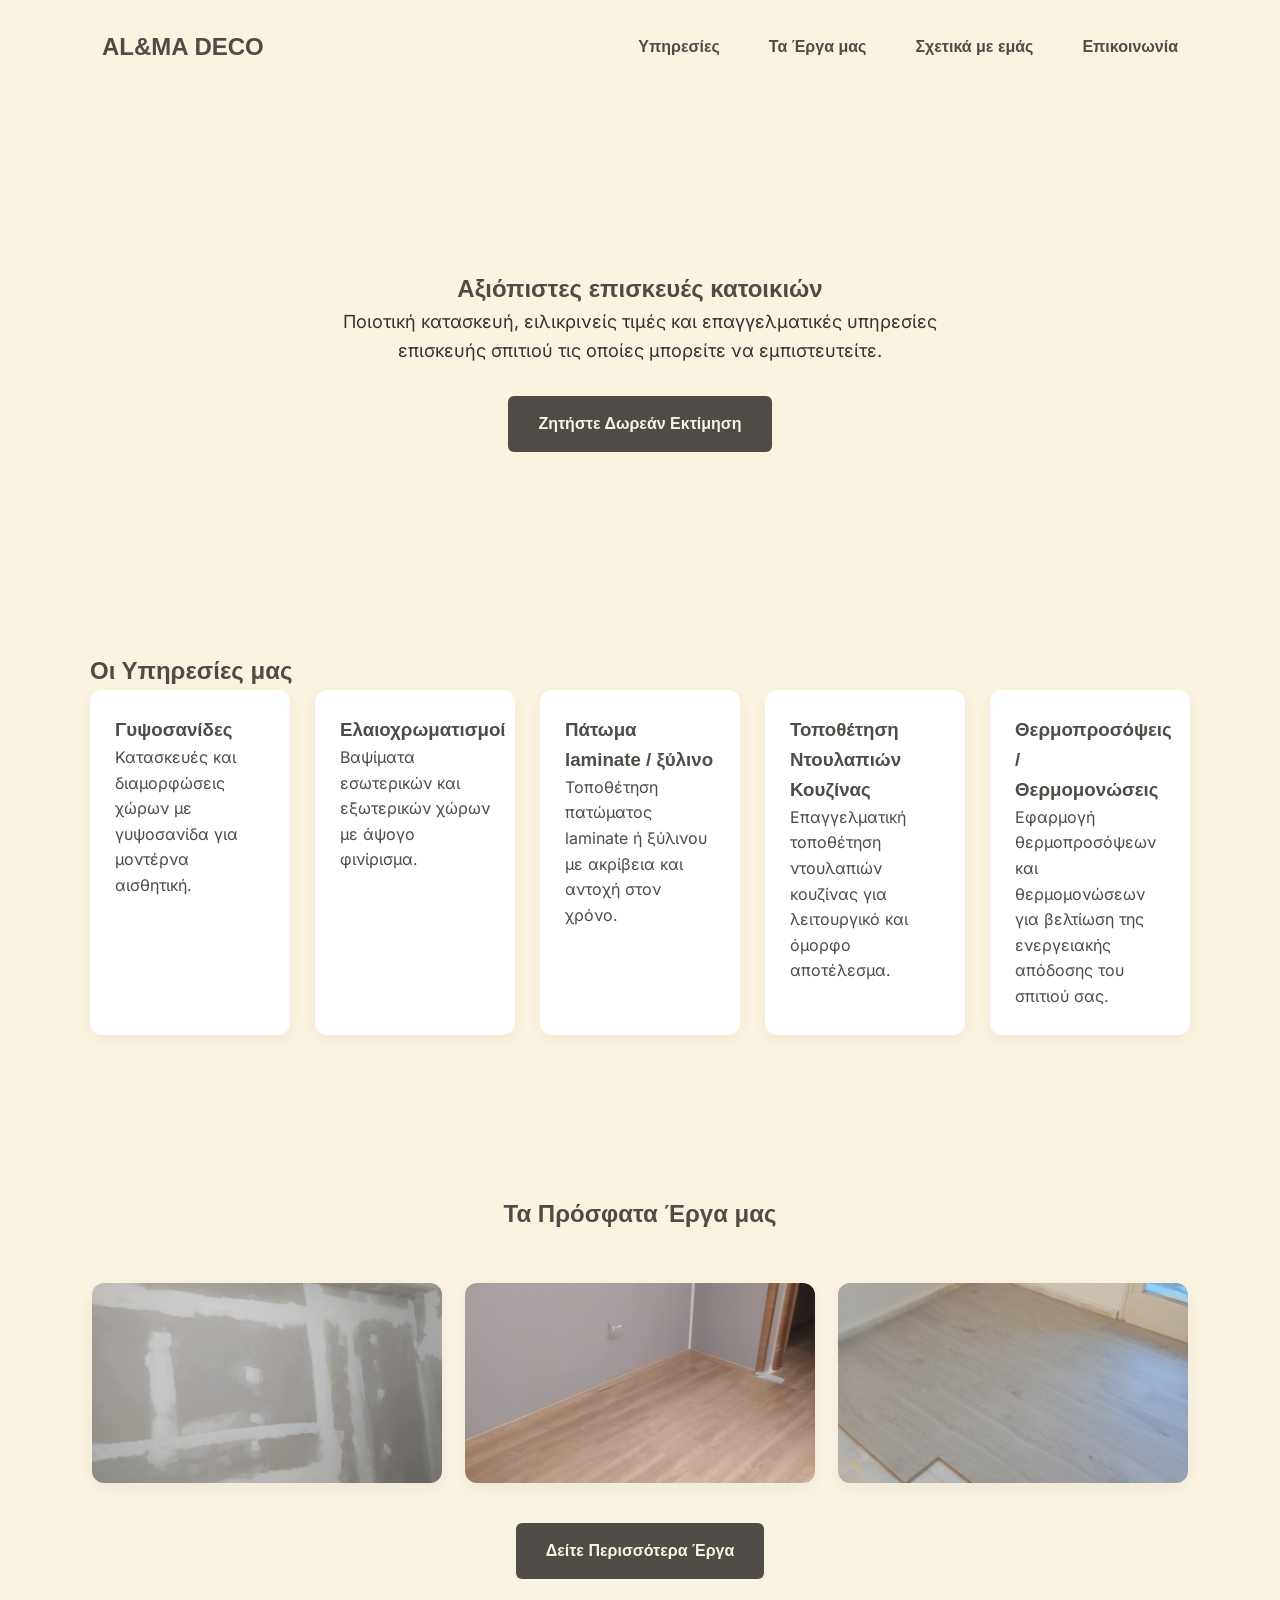
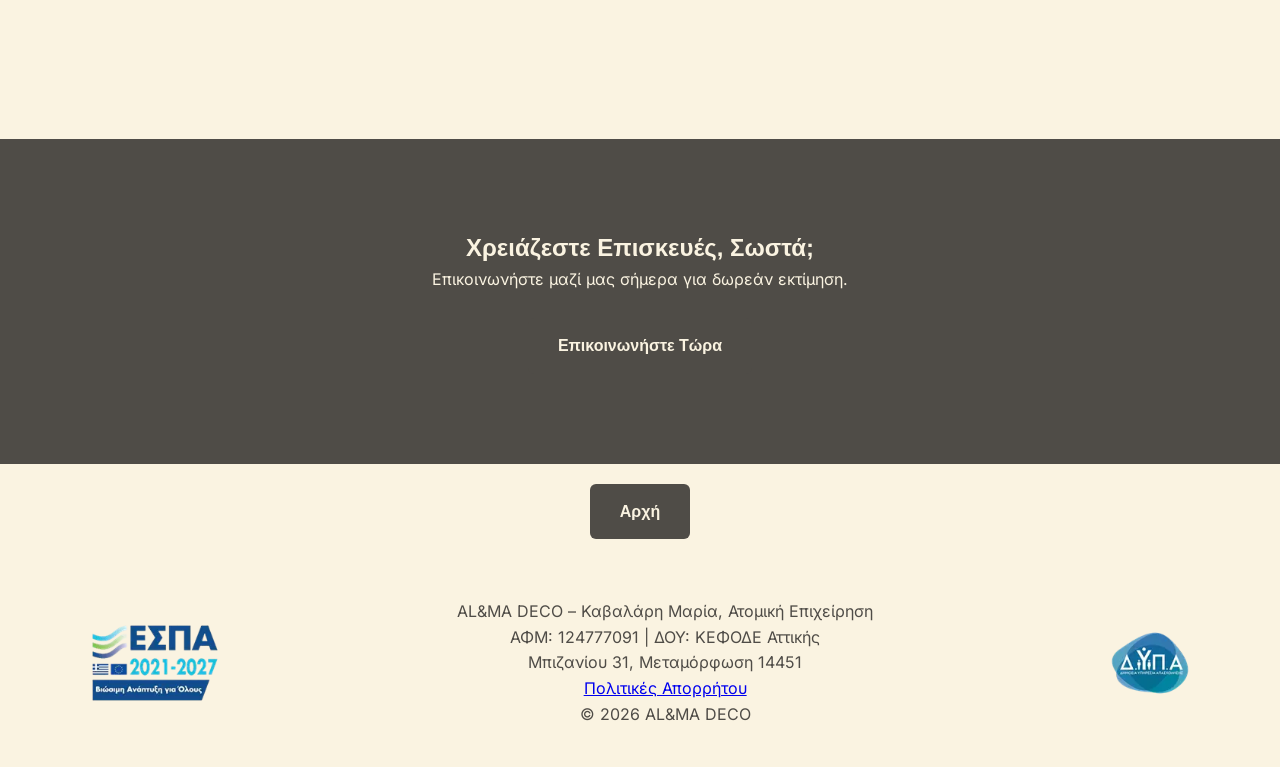
==== commit 7ac57fde: "font and sponsor image fixes" ====
--- a/public/index.html
+++ b/public/index.html
@@ -42,7 +42,7 @@
 
       <section class="services" id="services">
         <div class="container">
-          <h2>Οι Υπηρεσίες μας</h2>
+          <h1>Οι Υπηρεσίες μας</h1>
 
           <div class="service-grid">
             <div class="service-card">
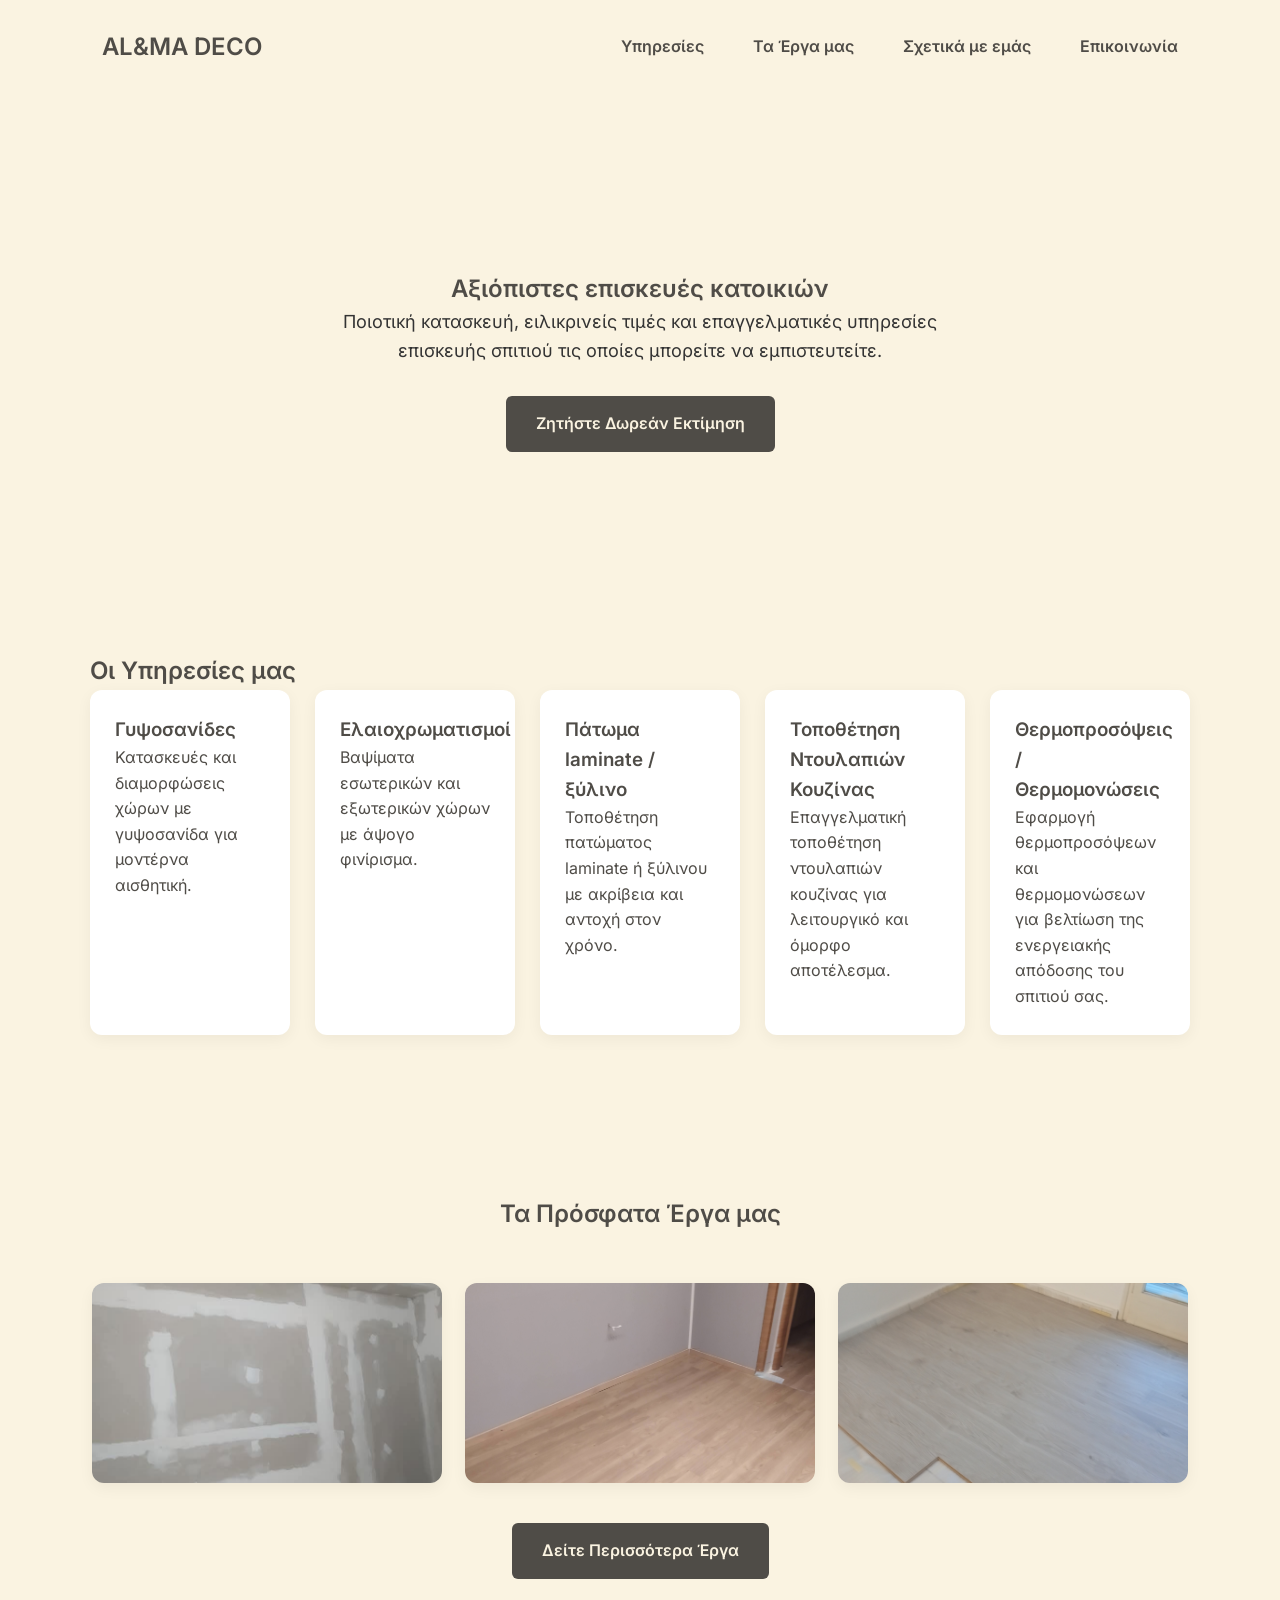
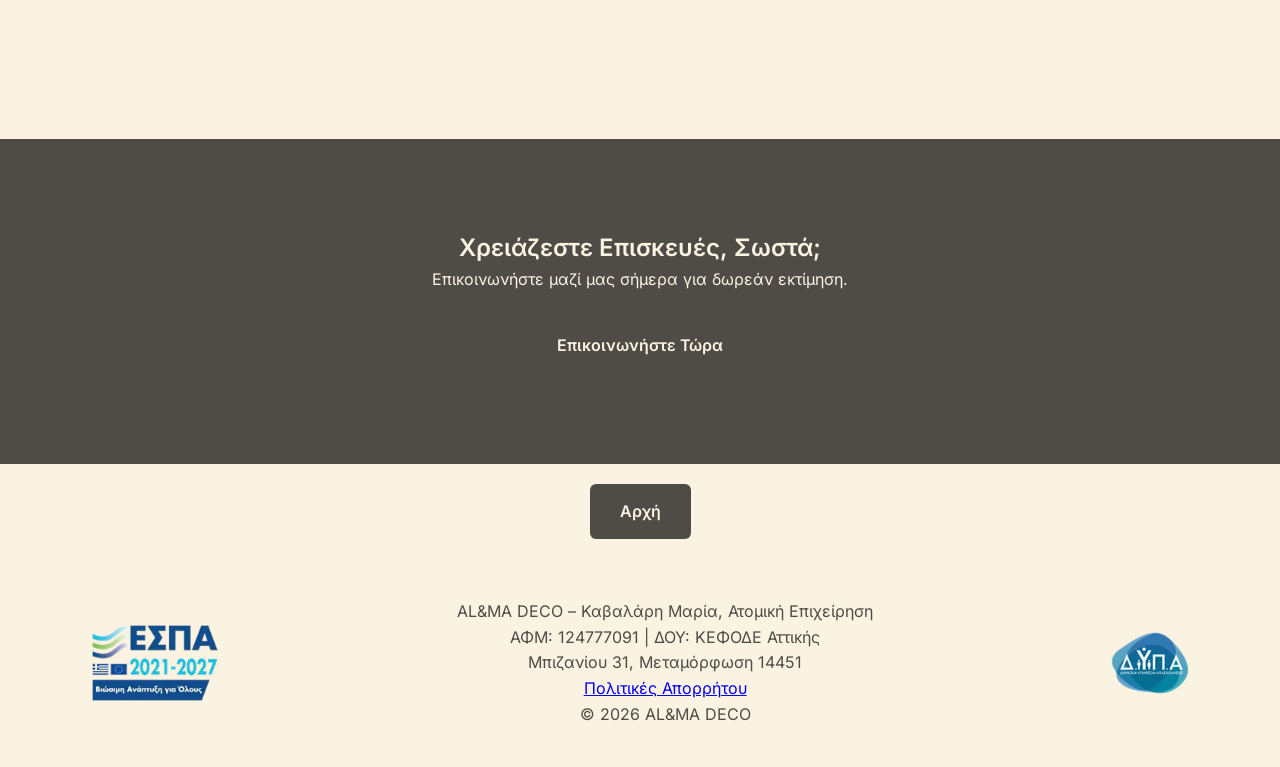
==== commit 29158e53: "a" ====
--- a/public/index.html
+++ b/public/index.html
@@ -138,7 +138,7 @@
             alt="ΕΣΠΑ (Εταιρικό Σύμφωνο για το Πλαίσιο Ανάπτυξης)"
             width="342"
             height="171"
-            loading="lazy"
+            
           />
         </div>
 
@@ -161,7 +161,7 @@
             alt="Δ.ΥΠ.Α. (Δημόσια Υπηρεσία Απασχόλησης)"
             width="210"
             height="105"
-            loading="lazy"
+            
           />
         </div>
       </div>
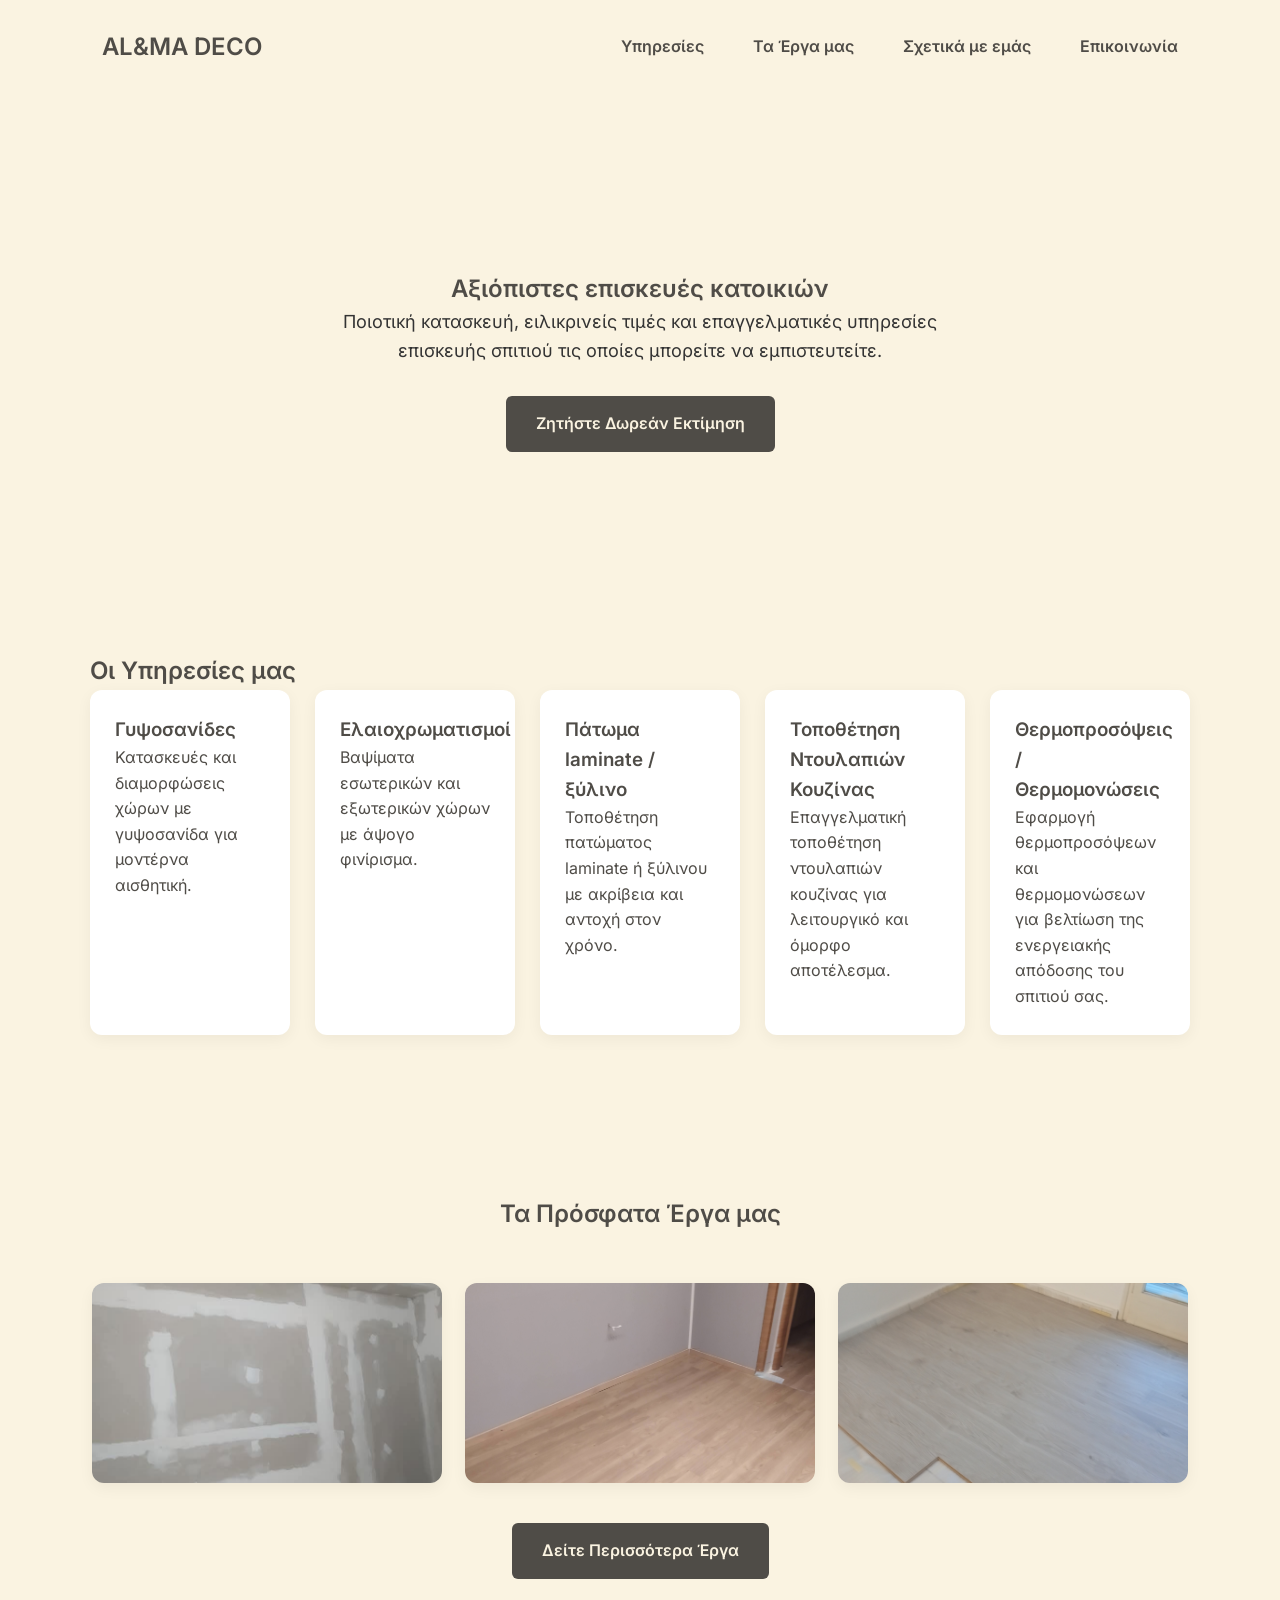
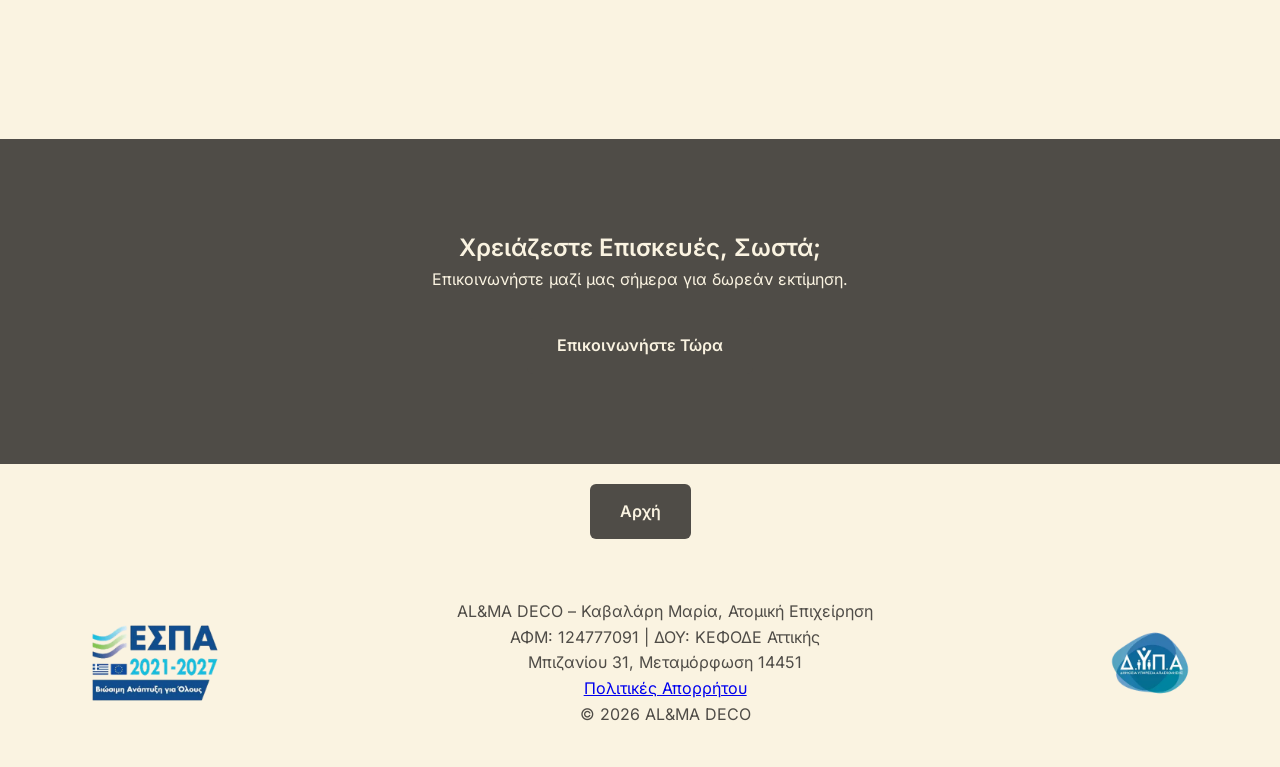
==== commit f6bff016: "added meta descriptions" ====
--- a/public/index.html
+++ b/public/index.html
@@ -4,6 +4,7 @@
     <meta charset="UTF-8" />
     <meta name="viewport" content="width=device-width, initial-scale=1.0" />
     <title>Επισκευές Κατοικιών | AL&MA DECO</title>
+    <meta name="description" content="AL&MA DECO προσφέρει επαγγελματικές επισκευές κατοικιών με γυψοσανίδες, βαψίματα, πατώματα laminate/ξύλινα, τοποθέτηση κουζίνας και θερμομονώσεις. Αξιόπιστες υπηρεσίες και δωρεάν εκτίμηση.">
 
     <!-- Favicon -->
     <link rel="icon" href="favicon.png" />
@@ -129,16 +130,10 @@
       <div class="footer-wrapper container">
         <div class="sponsor sponsor-left">
           <img
-            src="assets/icons/espa-.webp"
-            srcset="
-              assets/icons/espa-171.webp 171w,
-              assets/icons/espa-342.webp 342w
-            "
-            sizes="171px"
+            src="assets/icons/espa-342.webp"
             alt="ΕΣΠΑ (Εταιρικό Σύμφωνο για το Πλαίσιο Ανάπτυξης)"
             width="342"
             height="171"
-            
           />
         </div>
 
@@ -152,16 +147,10 @@
 
         <div class="sponsor sponsor-right">
           <img
-            src="assets/icons/dypa-105.webp"
-            srcset="
-              assets/icons/dypa-105.webp 105w,
-              assets/icons/dypa-210.webp 210w
-            "
-            sizes="105px"
+            src="assets/icons/dypa-210.webp"
             alt="Δ.ΥΠ.Α. (Δημόσια Υπηρεσία Απασχόλησης)"
             width="210"
             height="105"
-            
           />
         </div>
       </div>
--- a/public/assets/css/style.css
+++ b/public/assets/css/style.css
@@ -10,7 +10,7 @@
 
 @font-face {
   font-family: 'Inter';
-  src: url('../fonts/inter-greek-400.woff2') format('woff2');
+  src: url('../fonts/inter-400.woff2') format('woff2');
   font-weight: 400;
   font-display: swap;
 }
